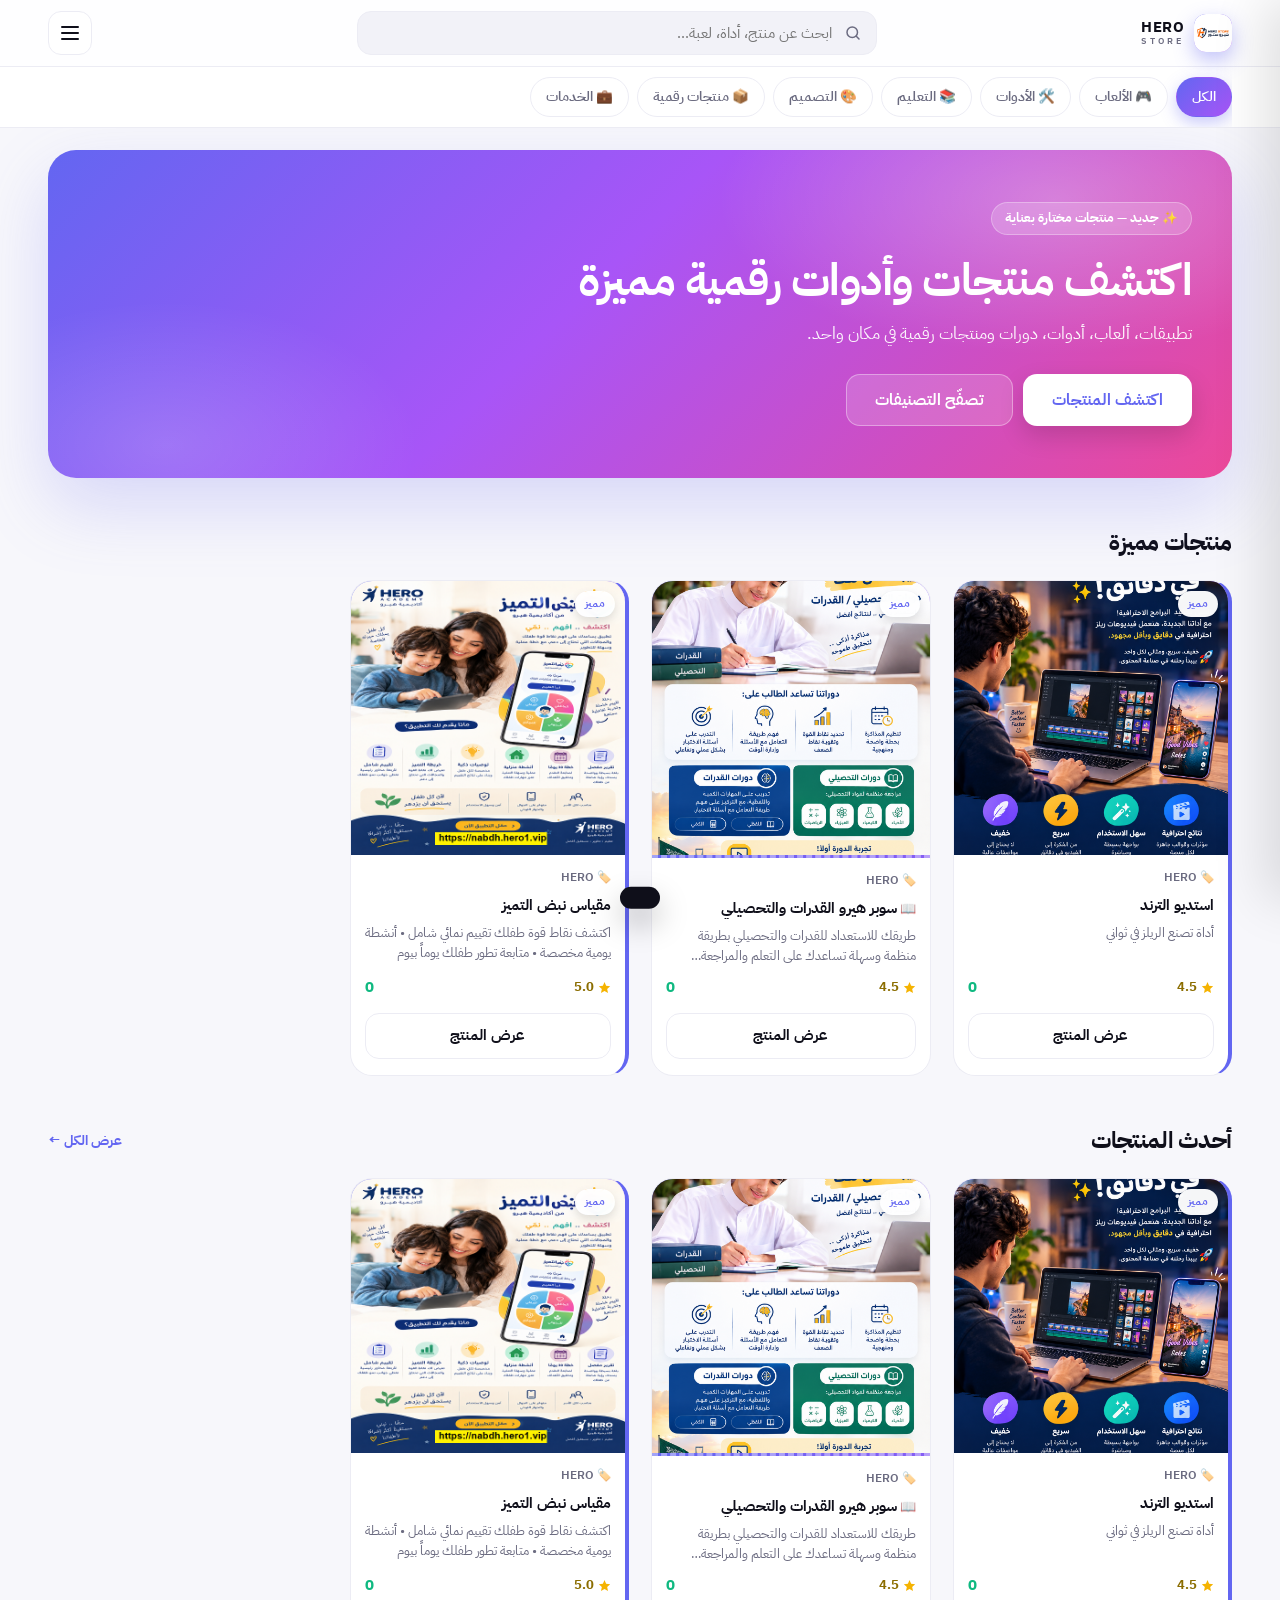
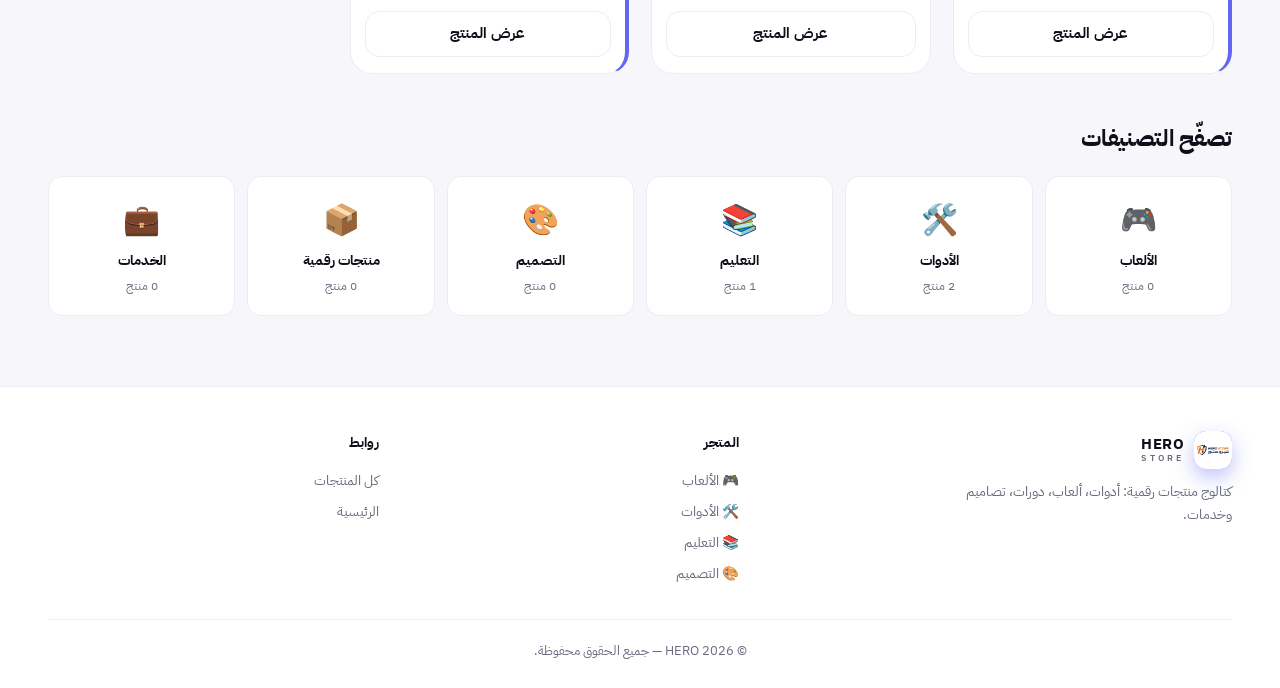
==== index.html @ 35ed9bbf "Update the word 'Hello' to 'Goodbye'" ====
<!DOCTYPE html>
<html lang="ar" dir="rtl">
<head>

<!-- Google tag (gtag.js) -->
<script async src="https://www.googletagmanager.com/gtag/js?id=G-EFXR4NFC0G"></script>
<script>
  window.dataLayer = window.dataLayer || [];
  function gtag(){dataLayer.push(arguments);}
  gtag('js', new Date());

  gtag('config', 'G-EFXR4NFC0G');
</script>
  
<meta charset="UTF-8">
<meta name="viewport" content="width=device-width, initial-scale=1">
<title>HERO Store — منتجات وأدوات رقمية</title>
<link href="https://fonts.googleapis.com/css2?family=IBM+Plex+Sans+Arabic:wght@400;500;600;700;800&display=swap" rel="stylesheet">
<style>
:root{
  --bg:#F7F7FB;--surface:#fff;--text:#0F0F1A;--muted:#6B6B80;--line:#ECECF4;
  --primary:#6366F1;--primary-2:#A855F7;--accent:#EC4899;--success:#10B981;
  --radius:22px;--radius-sm:14px;
  --shadow-sm:0 2px 10px rgba(15,15,26,.05);
  --shadow:0 12px 34px rgba(15,15,26,.09);
  --shadow-lg:0 28px 70px rgba(99,102,241,.22);
  --header-h:66px;
}
*,*::before,*::after{box-sizing:border-box}
html{scroll-behavior:smooth}
body{margin:0;font-family:'IBM Plex Sans Arabic',system-ui,sans-serif;background:var(--bg);color:var(--text);line-height:1.65;-webkit-font-smoothing:antialiased;min-height:100vh}
img{max-width:100%;display:block}
a{color:inherit;text-decoration:none}
button{font:inherit;cursor:pointer;border:0;background:none;color:inherit}
input,select,textarea{font:inherit;font-family:inherit}
.container{width:100%;max-width:1220px;margin-inline:auto;padding-inline:18px}
.muted{color:var(--muted)}
[hidden]{display:none !important}

/* ============ HEADER ============ */
.site-header{position:sticky;top:0;z-index:60;background:rgba(255,255,255,.85);backdrop-filter:saturate(180%) blur(18px);-webkit-backdrop-filter:saturate(180%) blur(18px);border-bottom:1px solid var(--line)}
.header-inner{height:var(--header-h);display:flex;align-items:center;gap:12px}
.brand{display:flex;align-items:center;gap:10px;flex-shrink:0;cursor:pointer}
.brand-mark{width:38px;height:38px;border-radius:12px;display:grid;place-items:center;background:linear-gradient(135deg,var(--primary),var(--primary-2));color:#fff;font-weight:800;font-size:18px;box-shadow:0 8px 20px rgba(99,102,241,.4);overflow:hidden}
.brand-mark img{width:100%;height:100%;object-fit:cover}
.brand-text{font-weight:800;font-size:15px;letter-spacing:.5px;line-height:1}
.brand-text small{display:block;font-size:9px;font-weight:600;color:var(--muted);letter-spacing:3px;margin-top:2px}
.search{flex:1;position:relative;max-width:520px;margin-inline:auto}
.search input{width:100%;height:44px;border-radius:14px;border:1px solid var(--line);background:#F2F2F8;padding:0 44px 0 16px;outline:none;font-size:14.5px;transition:.2s}
.search input:focus{background:#fff;border-color:var(--primary);box-shadow:0 0 0 4px rgba(99,102,241,.12)}
.search-icon{position:absolute;top:50%;right:15px;transform:translateY(-50%);color:var(--muted);pointer-events:none}
.menu-btn{width:44px;height:44px;border-radius:13px;border:1px solid var(--line);display:flex;flex-direction:column;align-items:center;justify-content:center;gap:4px;background:#fff;flex-shrink:0;transition:.2s}
.menu-btn span{width:18px;height:2px;background:var(--text);border-radius:2px;transition:.25s}
.menu-btn[aria-expanded="true"] span:nth-child(1){transform:translateY(6px) rotate(45deg)}
.menu-btn[aria-expanded="true"] span:nth-child(2){opacity:0}
.menu-btn[aria-expanded="true"] span:nth-child(3){transform:translateY(-6px) rotate(-45deg)}

/* ============ CATEGORY CHIPS ============ */
.cats{border-top:1px solid var(--line);background:rgba(255,255,255,.7)}
.cats-scroll{display:flex;gap:8px;overflow-x:auto;padding:10px 0;scrollbar-width:none;-ms-overflow-style:none}
.cats-scroll::-webkit-scrollbar{display:none}
.chip{flex-shrink:0;display:inline-flex;align-items:center;gap:6px;padding:8px 15px;border-radius:999px;font-size:13.5px;font-weight:600;border:1px solid var(--line);background:#fff;color:var(--muted);transition:.2s;white-space:nowrap}
.chip:hover{border-color:#d8d8ea;color:var(--text)}
.chip.active{background:linear-gradient(135deg,var(--primary),var(--primary-2));color:#fff;border-color:transparent;box-shadow:0 6px 16px rgba(99,102,241,.35)}

/* ============ HERO ============ */
.hero{position:relative;overflow:hidden;margin-top:22px;border-radius:28px;padding:52px 40px;background:linear-gradient(135deg,var(--primary) 0%,var(--primary-2) 45%,var(--accent) 100%);color:#fff;box-shadow:var(--shadow-lg)}
.hero.has-image{background-size:cover;background-position:center}
.hero.has-image::after{content:"";position:absolute;inset:0;background:linear-gradient(135deg,rgba(0,0,0,.55),rgba(0,0,0,.15));pointer-events:none}
.hero::before{content:"";position:absolute;inset:0;background:radial-gradient(560px 260px at 85% 15%,rgba(255,255,255,.28),transparent 60%),radial-gradient(420px 240px at 10% 90%,rgba(255,255,255,.16),transparent 60%);pointer-events:none}
.hero-inner{position:relative;max-width:640px;z-index:1}
.hero .badge{display:inline-flex;align-items:center;gap:6px;background:rgba(255,255,255,.18);border:1px solid rgba(255,255,255,.3);padding:5px 13px;border-radius:999px;font-size:12.5px;font-weight:700;backdrop-filter:blur(8px);margin-bottom:18px}
.hero h1{margin:0 0 12px;font-size:clamp(26px,4.2vw,44px);font-weight:800;line-height:1.25;letter-spacing:-.5px}
.hero p{margin:0 0 26px;font-size:clamp(14.5px,1.6vw,17px);opacity:.94;max-width:520px}
.hero-actions{display:flex;gap:10px;flex-wrap:wrap}

/* ============ BUTTONS ============ */
.btn{display:inline-flex;align-items:center;justify-content:center;gap:8px;height:46px;padding:0 22px;border-radius:14px;font-weight:700;font-size:14.5px;transition:.18s;white-space:nowrap;border:1px solid transparent;text-decoration:none}
.btn:active{transform:scale(.97)}
.btn-primary{background:linear-gradient(135deg,var(--primary),var(--primary-2));color:#fff;box-shadow:0 10px 24px rgba(99,102,241,.35)}
.btn-light{background:#fff;color:var(--primary);box-shadow:0 10px 24px rgba(0,0,0,.15)}
.btn-ghost{background:rgba(255,255,255,.16);color:#fff;border-color:rgba(255,255,255,.36)}
.btn-outline{background:#fff;border-color:var(--line);color:var(--text)}
.btn-lg{height:52px;padding:0 28px;font-size:15.5px}
.btn-block{width:100%}

/* ============ SECTIONS ============ */
.section{margin-top:46px}
.section-head{display:flex;align-items:center;justify-content:space-between;margin-bottom:18px;gap:12px}
.section-head h2{margin:0;font-size:clamp(18px,2.2vw,23px);font-weight:800;letter-spacing:-.3px}
.link-more{font-size:14px;font-weight:700;color:var(--primary);display:inline-flex;align-items:center;gap:5px;cursor:pointer}

/* ============ GRID ============ */
.grid{display:grid;gap:14px;grid-template-columns:repeat(2,1fr)}
@media(min-width:660px){.grid{grid-template-columns:repeat(3,1fr);gap:18px}}
@media(min-width:1000px){.grid{grid-template-columns:repeat(4,1fr);gap:22px}}

/* ============ CARD (BASE) ============ */
.card{background:var(--surface);border-radius:var(--radius);border:1px solid var(--line);overflow:hidden;display:flex;flex-direction:column;transition:transform .32s cubic-bezier(.2,.8,.2,1),box-shadow .32s,border-color .32s;position:relative;cursor:pointer}
.card:hover{transform:translateY(-6px);box-shadow:var(--shadow);border-color:#DFDFF0}
.card-media{position:relative;aspect-ratio:1/1;overflow:hidden;background:linear-gradient(135deg,var(--c1,#6366F1),var(--c2,#A855F7));display:grid;place-items:center}
.card-img{position:absolute;inset:0;width:100%;height:100%;object-fit:cover;z-index:1}
.card-emoji{font-size:52px;filter:drop-shadow(0 8px 18px rgba(0,0,0,.28));transition:transform .38s;z-index:0}
.card:hover .card-emoji{transform:scale(1.15) rotate(-6deg)}
.card-shine{position:absolute;inset:0;z-index:2;pointer-events:none;background:linear-gradient(120deg,transparent 30%,rgba(255,255,255,.35) 45%,transparent 60%);transform:translateX(-100%);transition:transform .8s}
.card:hover .card-shine{transform:translateX(100%)}
.card-badge{position:absolute;top:10px;right:10px;z-index:3;background:rgba(255,255,255,.96);color:var(--primary);font-size:11px;font-weight:800;padding:4px 10px;border-radius:999px;backdrop-filter:blur(6px);box-shadow:0 4px 10px rgba(0,0,0,.12)}
.card-badge.new{background:var(--accent);color:#fff}
.card-body{padding:14px 14px 16px;display:flex;flex-direction:column;flex:1;gap:7px}
.card-seller{font-size:11.5px;color:var(--muted);font-weight:600}
.card-title{font-size:15px;font-weight:800;margin:0;line-height:1.4;display:-webkit-box;-webkit-line-clamp:1;-webkit-box-orient:vertical;overflow:hidden}
.card-desc{font-size:12.8px;color:var(--muted);margin:0;line-height:1.55;display:-webkit-box;-webkit-line-clamp:2;-webkit-box-orient:vertical;overflow:hidden;flex:1}
.card-meta{display:flex;align-items:center;justify-content:space-between;gap:8px;margin-top:2px}
.rating{display:inline-flex;align-items:center;gap:4px;font-size:12.5px;font-weight:700;color:#8B6D00}
.rating svg{color:#F5B301}
.price{font-size:15px;font-weight:800;color:var(--primary)}
.price.free{color:var(--success)}

/* ============ CARD VARIANTS (حسب التصنيف) ============ */
/* 🎮 ألعاب: زوايا حادة + شكل مائل */
.card--games{border-radius:14px}
.card--games .card-media{transform:skewY(-2deg);margin:-6px -6px 0}
.card--games .card-body{transform:translateY(-4px)}
.card--games .card-title::before{content:"🎮 ";font-size:13px}

/* 🛠️ أدوات: شريط جانبي ملوّن */
.card--tools{border-inline-start:4px solid var(--primary)}

/* 📚 تعليم: خط متقطع أسفل الصورة */
.card--education .card-media{border-bottom:3px dashed rgba(255,255,255,.4)}
.card--education .card-title::before{content:"📖 ";font-size:13px}

/* 🎨 تصميم: زوايا دائرية كبيرة */
.card--design{border-radius:32px}
.card--design .card-media{border-radius:26px 26px 0 0}

/* 📦 منتجات رقمية: خطوط قطرية خفيفة */
.card--digital .card-media::before{content:"";position:absolute;inset:0;z-index:0;background:repeating-linear-gradient(45deg,rgba(255,255,255,.06) 0 12px,transparent 12px 24px)}

/* 💼 خدمات: إطار متقطع + شارة */
.card--services{border:2px dashed var(--line)}
.card--services:hover{border-color:var(--primary);border-style:solid}
.card--services .card-media::after{content:"✓ خدمة";position:absolute;top:10px;left:10px;z-index:3;background:rgba(255,255,255,.95);color:var(--success);font-size:10.5px;font-weight:800;padding:3px 9px;border-radius:999px}

/* ============ LOAD MORE ============ */
.load-more-wrap{grid-column:1/-1;text-align:center;margin-top:22px}
.load-more-wrap .remaining{font-size:12.5px;color:var(--muted);margin-top:10px}

/* ============ CATEGORY GRID ============ */
.cat-grid{display:grid;gap:12px;grid-template-columns:repeat(2,1fr)}
@media(min-width:660px){.cat-grid{grid-template-columns:repeat(3,1fr)}}
@media(min-width:1000px){.cat-grid{grid-template-columns:repeat(6,1fr)}}
.cat-card{background:#fff;border:1px solid var(--line);border-radius:var(--radius-sm);padding:18px 14px;display:flex;flex-direction:column;align-items:center;gap:6px;transition:.25s;text-align:center;cursor:pointer}
.cat-card:hover{transform:translateY(-4px);box-shadow:var(--shadow);border-color:#DFDFF0}
.cat-icon{font-size:30px}
.cat-name{font-size:13.5px;font-weight:700}
.cat-count{font-size:11.5px;color:var(--muted)}

/* ============ RESULTS ============ */
#results{padding-top:26px}
.results-head h2{margin:0 0 4px;font-size:clamp(20px,2.6vw,26px);font-weight:800}
.toolbar{display:flex;align-items:center;justify-content:space-between;gap:12px;flex-wrap:wrap;margin:14px 0 22px}
.field{display:inline-flex;align-items:center;gap:8px;font-size:13.5px;color:var(--muted)}
.field select{height:38px;border-radius:11px;border:1px solid var(--line);background:#fff;padding:0 12px;font-size:13.5px;font-weight:600;color:var(--text);outline:none;cursor:pointer}
.empty{text-align:center;padding:70px 20px;color:var(--muted)}
.empty .big{font-size:52px;margin-bottom:12px}
.empty h3{margin:0 0 6px;color:var(--text);font-size:19px}

/* ============ DRAWER ============ */
.overlay{position:fixed;inset:0;background:rgba(15,15,26,.45);opacity:0;pointer-events:none;transition:.3s;z-index:80;backdrop-filter:blur(2px)}
.overlay.show{opacity:1;pointer-events:auto}
.drawer{position:fixed;top:0;right:0;bottom:0;width:min(320px,86vw);background:#fff;z-index:90;transform:translateX(100%);transition:transform .34s cubic-bezier(.2,.8,.2,1);display:flex;flex-direction:column;box-shadow:-16px 0 50px rgba(0,0,0,.12)}
.drawer.open{transform:translateX(0)}
.drawer-head{display:flex;align-items:center;justify-content:space-between;padding:16px 18px;border-bottom:1px solid var(--line)}
.drawer-close{width:34px;height:34px;border-radius:10px;background:#F2F2F8;display:grid;place-items:center;font-size:15px}
.drawer-nav{padding:14px;display:flex;flex-direction:column;gap:2px;overflow-y:auto}
.drawer-nav a{padding:11px 14px;border-radius:11px;font-size:14.5px;font-weight:600;cursor:pointer}
.drawer-nav a:hover{background:#F2F2F8;color:var(--primary)}
.drawer-sep{padding:14px 14px 6px;font-size:11.5px;font-weight:800;color:var(--muted);letter-spacing:1.5px}

/* ============ PDP ============ */
.pdp{padding-top:22px}
.back-link{display:inline-flex;align-items:center;gap:6px;font-size:13.5px;font-weight:700;color:var(--muted);margin-bottom:20px;cursor:pointer}
.pdp-hero{display:grid;gap:26px;grid-template-columns:1fr;background:#fff;border:1px solid var(--line);border-radius:28px;padding:22px;box-shadow:var(--shadow-sm)}
@media(min-width:900px){.pdp-hero{grid-template-columns:1.05fr 1fr;padding:32px;gap:36px}}
.pdp-media{position:relative;border-radius:22px;overflow:hidden;aspect-ratio:4/3;background:linear-gradient(135deg,var(--c1,#6366F1),var(--c2,#A855F7));display:grid;place-items:center}
.pdp-media img{position:absolute;inset:0;width:100%;height:100%;object-fit:cover;z-index:1}
.pdp-emoji{font-size:120px;filter:drop-shadow(0 16px 34px rgba(0,0,0,.3))}
.pdp-info{display:flex;flex-direction:column;gap:14px;justify-content:center}
.pdp-cat{align-self:flex-start;font-size:12px;font-weight:800;padding:5px 12px;border-radius:999px;background:rgba(99,102,241,.1);color:var(--primary)}
.pdp-title{margin:0;font-size:clamp(24px,3.4vw,36px);font-weight:800;letter-spacing:-.6px;line-height:1.25}
.pdp-desc{margin:0;font-size:15.5px;color:var(--muted);line-height:1.8}
.pdp-price{font-size:30px;font-weight:800;color:var(--primary)}
.pdp-actions{display:flex;gap:10px;flex-wrap:wrap;margin-top:6px}
.pdp-trust{display:flex;gap:18px;flex-wrap:wrap;margin-top:10px;font-size:12.8px;color:var(--muted);font-weight:600}
.panel{background:#fff;border:1px solid var(--line);border-radius:22px;padding:26px;margin-top:20px}
.panel h3{margin:0 0 16px;font-size:19px;font-weight:800}
.features{display:grid;gap:12px;grid-template-columns:1fr}
@media(min-width:640px){.features{grid-template-columns:1fr 1fr}}
.feature{display:flex;gap:11px;align-items:flex-start;padding:14px;border-radius:14px;background:#F8F8FD}
.feature .tick{width:24px;height:24px;border-radius:50%;flex-shrink:0;background:linear-gradient(135deg,var(--primary),var(--primary-2));color:#fff;display:grid;place-items:center;font-size:12px;font-weight:800}
.feature b{display:block;font-size:14.5px;margin-bottom:2px}
.feature p{margin:0;font-size:13px;color:var(--muted);line-height:1.6}
.seller-box{display:flex;align-items:center;gap:14px;flex-wrap:wrap}
.seller-avatar{width:52px;height:52px;border-radius:16px;display:grid;place-items:center;background:linear-gradient(135deg,var(--primary),var(--primary-2));color:#fff;font-weight:800;font-size:22px}
.faq details{border-bottom:1px solid var(--line);padding:14px 0}
.faq details:last-child{border-bottom:0}
.faq summary{font-weight:700;font-size:14.5px;cursor:pointer;list-style:none;display:flex;justify-content:space-between;gap:10px}
.faq summary::-webkit-details-marker{display:none}
.faq summary::after{content:"+";color:var(--primary);font-weight:800;font-size:18px;transition:.2s}
.faq details[open] summary::after{transform:rotate(45deg)}
.faq p{margin:10px 0 0;font-size:13.5px;color:var(--muted);line-height:1.8}
.custom-landing{background:#fff;border:1px solid var(--line);border-radius:22px;padding:26px;margin-top:20px;line-height:1.9}
.custom-landing img{border-radius:14px;margin:14px 0}

/* ============ FOOTER ============ */
.site-footer{margin-top:70px;border-top:1px solid var(--line);background:#fff;padding:44px 0 26px}
.footer-grid{display:grid;gap:30px;grid-template-columns:1fr}
@media(min-width:640px){.footer-grid{grid-template-columns:1.4fr 1fr 1fr}}
.footer-grid h4{margin:0 0 12px;font-size:14px;font-weight:800}
.footer-grid a{display:block;font-size:13.8px;color:var(--muted);padding:4px 0;cursor:pointer}
.footer-grid a:hover{color:var(--primary)}
.footer-bottom{margin-top:30px;padding-top:20px;border-top:1px solid var(--line);font-size:13px;color:var(--muted);text-align:center}
.social-row{display:flex;gap:10px;flex-wrap:wrap;margin-top:14px}
.social-row a{width:38px;height:38px;border-radius:11px;display:grid;place-items:center;background:#F2F2F8;font-size:16px;transition:.2s}
.social-row a:hover{background:var(--primary);color:#fff}

/* ============ TOAST ============ */
.toast{position:fixed;bottom:22px;left:50%;transform:translate(-50%,140%);background:var(--text);color:#fff;padding:11px 20px;border-radius:12px;font-size:13.5px;font-weight:600;z-index:120;transition:transform .35s;box-shadow:0 14px 30px rgba(0,0,0,.25);max-width:90vw;text-align:center}
.toast.show{transform:translate(-50%,0)}
</style>
</head>
<body>

<header class="site-header">
  <div class="container header-inner">
    <div class="brand" onclick="HERO.goHome()">
      <span class="brand-mark" id="brand-mark">H</span>
      <span class="brand-text" dir="ltr"><span id="brand-name">HERO</span><small id="brand-tag">STORE</small></span>
    </div>
    <form class="search" onsubmit="return false;">
      <svg class="search-icon" width="18" height="18" viewBox="0 0 24 24" fill="none" stroke="currentColor" stroke-width="2" stroke-linecap="round"><circle cx="11" cy="11" r="7"/><path d="M20 20l-3.6-3.6"/></svg>
      <input id="search-input" type="search" placeholder="ابحث عن منتج، أداة، لعبة..." autocomplete="off">
    </form>
    <button class="menu-btn" id="menu-btn" aria-label="القائمة"><span></span><span></span><span></span></button>
  </div>
  <div class="cats"><div class="container"><div class="cats-scroll" id="chips"></div></div></div>
</header>

<div class="overlay" id="overlay"></div>
<aside class="drawer" id="drawer">
  <div class="drawer-head">
    <span class="brand-text" dir="ltr"><span id="drawer-brand">HERO</span><small>STORE</small></span>
    <button class="drawer-close" id="drawer-close">✕</button>
  </div>
  <nav class="drawer-nav">
    <a onclick="HERO.goHome()">الرئيسية</a>
    <a onclick="HERO.goAll()">كل المنتجات</a>
    <div class="drawer-sep">التصنيفات</div>
    <div id="drawer-cats"></div>
  </nav>
</aside>

<main>
  <div class="container">

    <section id="home">
      <div class="hero" id="hero-box">
        <div class="hero-inner">
          <span class="badge" id="hero-badge"></span>
          <h1 id="hero-title"></h1>
          <p id="hero-sub"></p>
          <div class="hero-actions">
            <button class="btn btn-light btn-lg" onclick="HERO.goAll()" id="hero-cta">اكتشف المنتجات</button>
            <button class="btn btn-ghost btn-lg" onclick="document.getElementById('cats-section').scrollIntoView({behavior:'smooth'})" id="hero-cta-2">تصفّح التصنيفات</button>
          </div>
        </div>
      </div>
      <section class="section" id="featured-section">
        <div class="section-head"><h2 id="featured-title">منتجات مميزة</h2></div>
        <div class="grid" id="featured-grid"></div>
      </section>
      <section class="section" id="latest-section">
        <div class="section-head"><h2 id="latest-title">أحدث المنتجات</h2><span class="link-more" onclick="HERO.goAll()">عرض الكل ←</span></div>
        <div class="grid" id="latest-grid"></div>
      </section>
      <section class="section" id="cats-section">
        <div class="section-head"><h2 id="cats-title">تصفّح التصنيفات</h2></div>
        <div class="cat-grid" id="cat-grid"></div>
      </section>
    </section>

    <section id="results" hidden>
      <div class="results-head"><h2 id="results-title"></h2></div>
      <div class="toolbar">
        <span id="results-count" class="muted"></span>
        <label class="field"><span>ترتيب حسب</span>
          <select id="sort-select">
            <option value="featured">المميزة أولًا</option>
            <option value="newest">الأحدث</option>
            <option value="rating">الأعلى تقييمًا</option>
            <option value="price-asc">السعر: من الأقل</option>
            <option value="price-desc">السعر: من الأعلى</option>
          </select>
        </label>
      </div>
      <div class="grid" id="results-grid"></div>
    </section>

    <section id="pdp" hidden><div class="pdp" id="pdp-root"></div></section>

  </div>
</main>

<footer class="site-footer">
  <div class="container">
    <div class="footer-grid">
      <div>
        <div class="brand" style="margin-bottom:12px" onclick="HERO.goHome()">
          <span class="brand-mark" id="footer-brand-mark">H</span>
          <span class="brand-text" dir="ltr"><span id="footer-brand-name">HERO</span><small>STORE</small></span>
        </div>
        <p class="muted" style="margin:0;font-size:13.5px;max-width:300px" id="footer-about"></p>
        <div class="social-row" id="footer-social"></div>
      </div>
      <div>
        <h4>المتجر</h4>
        <div id="footer-cats"></div>
      </div>
      <div>
        <h4>روابط</h4>
        <div id="footer-links"></div>
      </div>
    </div>
    <div class="footer-bottom" id="footer-copyright"></div>
  </div>
</footer>

<div class="toast" id="toast"></div>

<script src="data.js"></script>
<script>
(function(){
'use strict';

function $(s,c){ return (c||document).querySelector(s); }
function $$(s,c){ return Array.prototype.slice.call((c||document).querySelectorAll(s)); }
function escapeHtml(s){ return String(s==null?'':s).replace(/[&<>"']/g,function(m){return ({'&':'&amp;','<':'&lt;','>':'&gt;','"':'&quot;',"'":'&#39;'})[m];}); }
function toast(msg){ var t=$('#toast'); if(!t)return; t.textContent=msg; t.classList.add('show'); clearTimeout(t._id); t._id=setTimeout(function(){t.classList.remove('show');},2400); }

var FALLBACK = {
  categories: [],
  products: [],
  settings: {
    storeName:'HERO', storeTag:'STORE', logoEmoji:'H', logoImage:'',
    heroTitle:'اكتشف منتجات وأدوات رقمية مميزة',
    heroSub:'تطبيقات، ألعاب، أدوات، دورات ومنتجات رقمية في مكان واحد.',
    heroBadge:'✨ جديد — منتجات مختارة بعناية',
    heroCta:'اكتشف المنتجات', heroCta2:'تصفّح التصنيفات',
    heroImage:'',
    primaryColor:'#6366F1', secondaryColor:'#A855F7', accentColor:'#EC4899',
    featuredTitle:'منتجات مميزة', latestTitle:'أحدث المنتجات', catsTitle:'تصفّح التصنيفات',
    showFeatured:true, showLatest:true, showCats:true,
    footerAbout:'كتالوج منتجات رقمية: أدوات، ألعاب، دورات، تصاميم وخدمات.',
    footerCopyright:'© 2026 HERO — جميع الحقوق محفوظة.',
    social:{ twitter:'', instagram:'', youtube:'', tiktok:'', facebook:'', whatsapp:'', email:'', website:'' },
    metaTitle:'', metaDescription:''
  },
  analytics:{ GA4_ID:'', GTM_ID:'', ADS_ID:'', ADS_CONVERSION_LABEL:'' }
};

var D = window.HERO_DATA || {};
var STATE = {
  categories: D.categories || [],
  products: D.products || [],
  settings: Object.assign({}, FALLBACK.settings, D.settings || {}),
  analytics: Object.assign({}, FALLBACK.analytics, D.analytics || {})
};

/* ============================================================
   PAGINATION CONFIG
   ============================================================ */
var PAGING = {
  featured: 8,     /* عدد المنتجات المميزة في الصفحة الرئيسية */
  latest:   8,     /* عدد أحدث المنتجات */
  results:  24,    /* عدد نتائج البحث / التصنيف */
  step:     12     /* عدد المنتجات المضافة عند كل "عرض المزيد" */
};

/* Apply theme colors + meta */
(function applyTheme(){
  var s = STATE.settings;
  var r = document.documentElement.style;
  if (s.primaryColor)   r.setProperty('--primary', s.primaryColor);
  if (s.secondaryColor) r.setProperty('--primary-2', s.secondaryColor);
  if (s.accentColor)    r.setProperty('--accent', s.accentColor);
  if (s.metaTitle) document.title = s.metaTitle;
  else if (s.storeName) document.title = s.storeName + ' Store';
  if (s.metaDescription){
    var m = document.querySelector('meta[name="description"]') || document.createElement('meta');
    m.setAttribute('name','description'); m.setAttribute('content', s.metaDescription);
    if (!m.parentNode) document.head.appendChild(m);
  }
})();

/* Analytics */
var A = STATE.analytics;
window.dataLayer = window.dataLayer || [];
function gtag(){ window.dataLayer.push(arguments); }
window.gtag = window.gtag || gtag;
if (A.GTM_ID){
  (function(w,d,s,l,i){w[l]=w[l]||[];w[l].push({'gtm.start':new Date().getTime(),event:'gtm.js'});
    var f=d.getElementsByTagName(s)[0],j=d.createElement(s);j.async=true;
    j.src='https://www.googletagmanager.com/gtm.js?id='+i;f.parentNode.insertBefore(j,f);})(window,document,'script','dataLayer',A.GTM_ID);
}
if (A.GA4_ID || A.ADS_ID){
  var s = document.createElement('script'); s.async = true;
  s.src = 'https://www.googletagmanager.com/gtag/js?id=' + (A.GA4_ID||A.ADS_ID);
  document.head.appendChild(s);
  if (A.GA4_ID){ gtag('js', new Date()); gtag('config', A.GA4_ID, {send_page_view:false}); }
  if (A.ADS_ID) gtag('config', A.ADS_ID);
}
function track(n,p){ p=p||{}; window.dataLayer.push(Object.assign({event:n},p)); if (A.GA4_ID) gtag('event',n,p); }
function gaItem(p){ return {item_id:p.id,item_name:p.name,item_category:p.category,item_brand:p.seller||'',price:p.priceValue||0,currency:'USD'}; }
var TRACK = {
  pageView: function(){ track('page_view',{page_title:document.title,page_location:location.href}); },
  viewItemList: function(n,items){ track('view_item_list',{item_list_name:n,items:items.map(gaItem)}); },
  viewItem: function(p){ track('view_item',{value:p.priceValue||0,currency:'USD',items:[gaItem(p)]}); },
  selectItem: function(p,l){ track('select_item',{item_list_name:l,items:[gaItem(p)]}); },
  search: function(t,c){ track('search',{search_term:t,results_count:c}); },
  clickBuy: function(p,u){
    track('click_buy',{value:p.priceValue||0,currency:'USD',items:[gaItem(p)],outbound_url:u||''});
    if (A.ADS_ID && A.ADS_CONVERSION_LABEL) gtag('event','conversion',{send_to:A.ADS_ID+'/'+A.ADS_CONVERSION_LABEL,value:p.priceValue||0,currency:'USD',transaction_id:p.id+'-'+Date.now()});
  },
  viewSeller: function(p){ track('view_seller',{seller:p.seller,items:[gaItem(p)]}); }
};

function catOf(id){ for(var i=0;i<STATE.categories.length;i++) if(STATE.categories[i].id===id) return STATE.categories[i]; return {id:id,name:id,icon:'📦'}; }
function starRow(r){ var f=Math.round(r),s=''; for(var i=0;i<5;i++) s+=(i<f?'★':'☆'); return s; }

function applyBrand(){
  var s = STATE.settings;
  $('#brand-name').textContent = s.storeName || 'HERO';
  $('#brand-tag').textContent = s.storeTag || 'STORE';
  $('#drawer-brand').textContent = s.storeName || 'HERO';
  $('#footer-brand-name').textContent = s.storeName || 'HERO';
  var mark = $('#brand-mark'), fm = $('#footer-brand-mark');
  if (s.logoImage){ mark.innerHTML = '<img src="'+escapeHtml(s.logoImage)+'" alt="">'; fm.innerHTML = '<img src="'+escapeHtml(s.logoImage)+'" alt="">'; }
  else { mark.textContent = s.logoEmoji || 'H'; fm.textContent = s.logoEmoji || 'H'; }
  $('#hero-badge').textContent = s.heroBadge || '';
  $('#hero-title').textContent = s.heroTitle || '';
  $('#hero-sub').textContent = s.heroSub || '';
  $('#hero-cta').textContent = s.heroCta || 'اكتشف المنتجات';
  $('#hero-cta-2').textContent = s.heroCta2 || 'تصفّح التصنيفات';
  $('#featured-title').textContent = s.featuredTitle || 'منتجات مميزة';
  $('#latest-title').textContent = s.latestTitle || 'أحدث المنتجات';
  $('#cats-title').textContent = s.catsTitle || 'تصفّح التصنيفات';
  $('#footer-about').textContent = s.footerAbout || '';
  $('#footer-copyright').textContent = s.footerCopyright || '';
  if (s.heroImage){ var h = $('#hero-box'); h.style.backgroundImage='url('+s.heroImage+')'; h.classList.add('has-image'); }
  $('#featured-section').hidden = s.showFeatured === false;
  $('#latest-section').hidden = s.showLatest === false;
  $('#cats-section').hidden = s.showCats === false;
  // social
  var soc = s.social || {};
  var icons = { twitter:'𝕏', instagram:'📷', youtube:'▶️', tiktok:'🎵', facebook:'f', whatsapp:'💬', email:'✉️', website:'🔗' };
  var html = '';
  Object.keys(icons).forEach(function(k){
    if (soc[k]){
      var url = (k==='email') ? ('mailto:'+soc[k]) : soc[k];
      html += '<a href="'+escapeHtml(url)+'" target="_blank" rel="noopener" title="'+k+'">'+icons[k]+'</a>';
    }
  });
  $('#footer-social').innerHTML = html;
  // footer cats
  $('#footer-cats').innerHTML = STATE.categories.slice(0,4).map(function(c){
    return '<a onclick="HERO.goCat(\''+escapeHtml(c.id)+'\')">'+c.icon+' '+escapeHtml(c.name)+'</a>';
  }).join('');
  $('#footer-links').innerHTML = '<a onclick="HERO.goAll()">كل المنتجات</a><a onclick="HERO.goHome()">الرئيسية</a>';
}

/* ============================================================
   CARD HTML — يدعم الأنماط حسب التصنيف + إصلاح تكرار الصورة
   ============================================================ */
function cardHTML(p, listName){
  var badge = p.new ? '<span class="card-badge new">جديد</span>'
            : (p.featured ? '<span class="card-badge">مميز</span>' : '');
  var priceCls = (p.priceValue===0) ? 'price free' : 'price';

  /* ✅ عرض صورة أو إيموجي — وليس الاثنين */
  var visual = p.image
    ? '<img class="card-img" src="'+escapeHtml(p.image)+'" alt="" loading="lazy" onerror="this.remove()">'
    : '<span class="card-emoji">'+(p.emoji||'📦')+'</span>';

  /* نمط البطاقة حسب التصنيف */
  var variant = {
    'games':            'card--games',
    'tools':            'card--tools',
    'education':        'card--education',
    'design':           'card--design',
    'digital-products': 'card--digital',
    'services':         'card--services'
  }[p.category] || 'card--default';

  return '<article class="card '+variant+'" data-id="'+escapeHtml(p.id)+'" onclick="HERO.openProduct(\''+escapeHtml(p.id)+'\',\''+(listName||'catalog')+'\')">'+
    '<div class="card-media" style="--c1:'+(p.c1||'#6366F1')+';--c2:'+(p.c2||'#A855F7')+'">'+
      badge + visual + '<div class="card-shine"></div>'+
    '</div>'+
    '<div class="card-body">'+
      '<span class="card-seller">🏷️ '+escapeHtml(p.seller||'')+'</span>'+
      '<h3 class="card-title">'+escapeHtml(p.name)+'</h3>'+
      '<p class="card-desc">'+escapeHtml(p.description)+'</p>'+
      '<div class="card-meta">'+
        '<span class="rating"><svg width="13" height="13" viewBox="0 0 24 24" fill="currentColor"><path d="M12 2l3 6.9 7.5.8-5.6 5 1.6 7.3L12 18.3 5.5 22l1.6-7.3-5.6-5 7.5-.8z"/></svg>'+Number(p.rating||0).toFixed(1)+'</span>'+
        '<span class="'+priceCls+'">'+escapeHtml(p.price)+'</span>'+
      '</div>'+
      '<button class="btn btn-outline btn-block" style="margin-top:6px" onclick="event.stopPropagation();HERO.openProduct(\''+escapeHtml(p.id)+'\',\''+(listName||'catalog')+'\')">عرض المنتج</button>'+
    '</div>'+
  '</article>';
}

function emptyBlock(m){ return '<div class="empty" style="grid-column:1/-1"><div class="big">📦</div><h3>'+m+'</h3></div>'; }

/* ============================================================
   PAGINATED GRID RENDERER
   ============================================================ */
function renderGrid(containerId, list, listName, shown){
  var box = document.getElementById(containerId);
  if (!box) return;
  var slice = list.slice(0, shown);
  var html = slice.map(function(p){ return cardHTML(p, listName); }).join('');
  var remaining = list.length - shown;
  if (remaining > 0){
    html += '<div class="load-more-wrap">'+
      '<button class="btn btn-outline btn-lg" onclick="HERO.loadMore(\''+containerId+'\',\''+listName+'\')">عرض المزيد</button>'+
      '<div class="remaining">'+remaining+' منتج متبقٍ</div>'+
    '</div>';
  }
  box.innerHTML = html || emptyBlock('لا توجد منتجات');
  box._list = list;
  box._shown = shown;
  box._listName = listName;
}

function loadMore(containerId, listName){
  var box = document.getElementById(containerId);
  if (!box || !box._list) return;
  var newShown = (box._shown || 0) + PAGING.step;
  renderGrid(containerId, box._list, listName, newShown);
  /* تمرير سلس إلى الزر الجديد إن وُجد */
  setTimeout(function(){
    var btn = box.querySelector('.load-more-wrap .btn');
    if (btn) btn.scrollIntoView({behavior:'smooth', block:'center'});
  }, 100);
}

/* ============================================================
   RENDER FUNCTIONS
   ============================================================ */
function renderChips(active){
  var box = $('#chips'); if (!box) return;
  var h = '<button class="chip'+(!active?' active':'')+'" data-cat="">الكل</button>';
  STATE.categories.forEach(function(c){ h += '<button class="chip" data-cat="'+escapeHtml(c.id)+'">'+c.icon+' '+escapeHtml(c.name)+'</button>'; });
  box.innerHTML = h;
  /* تحديد النشط */
  if (active){
    var btn = box.querySelector('.chip[data-cat="'+active+'"]');
    if (btn) btn.classList.add('active');
  }
}
function renderDrawerCats(){
  $('#drawer-cats').innerHTML = STATE.categories.map(function(c){
    return '<a onclick="HERO.goCat(\''+escapeHtml(c.id)+'\')">'+c.icon+' '+escapeHtml(c.name)+'</a>';
  }).join('');
}
function renderCatGrid(){
  $('#cat-grid').innerHTML = STATE.categories.map(function(c){
    var n = STATE.products.filter(function(p){return p.category===c.id;}).length;
    return '<div class="cat-card" onclick="HERO.goCat(\''+escapeHtml(c.id)+'\')"><span class="cat-icon">'+c.icon+'</span><span class="cat-name">'+escapeHtml(c.name)+'</span><span class="cat-count">'+n+' منتج</span></div>';
  }).join('') || emptyBlock('لا توجد تصنيفات');
}

function renderHome(){
  var featured = STATE.products.filter(function(p){return p.featured;});
  var latest = STATE.products.slice().sort(function(a,b){return (b.new?1:0)-(a.new?1:0);});

  renderGrid('featured-grid', featured, 'featured_products', PAGING.featured);
  renderGrid('latest-grid', latest, 'latest_products', PAGING.latest);

  TRACK.viewItemList('featured_products', featured.slice(0, PAGING.featured));
  TRACK.viewItemList('latest_products', latest.slice(0, PAGING.latest));
}

/* ============================================================
   VIEWS
   ============================================================ */
function showView(n){ ['home','results','pdp'].forEach(function(v){ var el=document.getElementById(v); if(el) el.hidden = (v!==n); }); window.scrollTo({top:0,behavior:'auto'}); }
function goHome(){ showView('home'); renderChips(''); if (location.hash!=='#/') history.replaceState(null,'','#/'); }
function goAll(){ location.hash = '#/all'; }
function goCat(id){ location.hash = '#/category/'+id; }
function goProduct(id){ location.hash = '#/product/'+id; }

function showResults(o){
  o = o||{};
  var term = (o.term||'').trim(), cat = o.category||'', sort = o.sort||'featured';
  var list = STATE.products.filter(function(p){
    if (cat && p.category!==cat) return false;
    if (!term) return true;
    var t = term.toLowerCase();
    return (p.name+' '+p.description+' '+p.category+' '+(p.tags||[]).join(' ')+' '+(p.seller||'')).toLowerCase().indexOf(t)!==-1;
  });
  if (sort==='newest') list.sort(function(a,b){return (b.new?1:0)-(a.new?1:0);});
  if (sort==='rating') list.sort(function(a,b){return b.rating-a.rating;});
  if (sort==='price-asc') list.sort(function(a,b){return a.priceValue-b.priceValue;});
  if (sort==='price-desc') list.sort(function(a,b){return b.priceValue-a.priceValue;});
  if (sort==='featured') list.sort(function(a,b){return (b.featured?1:0)-(a.featured?1:0);});

  showView('results');
  $('#results-title').textContent = term ? 'نتائج البحث عن: '+term : (cat ? catOf(cat).icon+' '+catOf(cat).name : 'كل المنتجات');
  $('#results-count').textContent = 'وجدنا '+list.length+' منتج';

  var listName = cat ? ('category_'+cat) : 'search_results';
  if (list.length){
    renderGrid('results-grid', list, listName, PAGING.results);
  } else {
    $('#results-grid').innerHTML = '<div class="empty" style="grid-column:1/-1"><div class="big">🔍</div><h3>لا توجد نتائج</h3></div>';
  }

  if (term) TRACK.search(term, list.length);
  TRACK.viewItemList(listName, list.slice(0, PAGING.results));
  renderChips(cat);
}

/* ============================================================
   PRODUCT PAGE — إصلاح تكرار الصورة + الإيموجي
   ============================================================ */
function showProduct(id){
  var p = STATE.products.filter(function(x){return x.id===id;})[0];
  if (!p){ toast('المنتج غير موجود'); goHome(); return; }
  if (p.landingUrl){ window.open(p.landingUrl,'_blank','noopener'); return; }
  showView('pdp');
  document.title = p.name + ' — ' + (STATE.settings.storeName||'Store');

  var features = (p.features && p.features.length ? p.features : [
    ['سهل الاستخدام','واجهة بسيطة تناسب الجميع.'],
    ['تحديثات مستمرة','تحسينات دورية بدون تكلفة إضافية.'],
    ['دعم فني','مساعدة مباشرة عند الحاجة.'],
    ['جودة احترافية','محتوى وأدوات بمستوى احترافي.']
  ]).map(function(f){ return '<div class="feature"><span class="tick">✓</span><div><b>'+escapeHtml(f[0])+'</b><p>'+escapeHtml(f[1])+'</p></div></div>'; }).join('');

  var faq = (p.faq && p.faq.length ? p.faq : [
    ['ما هو هذا المنتج؟', p.description],
    ['هل أحتاج خبرة سابقة؟','لا، المنتج مناسب للجميع.'],
    ['كيف أحصل عليه؟','اضغط على "ابدأ الآن".']
  ]).map(function(q){ return '<details><summary>'+escapeHtml(q[0])+'</summary><p>'+escapeHtml(q[1])+'</p></details>'; }).join('');

  /* ✅ الصورة أو الإيموجي — وليس الاثنين */
  var visual = p.image
    ? '<img src="'+escapeHtml(p.image)+'" alt="" onerror="this.remove()">'
    : '<span class="pdp-emoji">'+(p.emoji||'📦')+'</span>';

  var custom = p.landingHtml ? '<div class="custom-landing">'+p.landingHtml+'</div>' : '';

  $('#pdp-root').innerHTML = ''+
    '<span class="back-link" onclick="HERO.goHome()">← العودة للمنتجات</span>'+
    '<div class="pdp-hero">'+
      '<div class="pdp-media" style="--c1:'+(p.c1||'#6366F1')+';--c2:'+(p.c2||'#A855F7')+'">'+visual+'</div>'+
      '<div class="pdp-info">'+
        '<span class="pdp-cat">'+catOf(p.category).icon+' '+escapeHtml(catOf(p.category).name)+'</span>'+
        '<h1 class="pdp-title">'+escapeHtml(p.name)+'</h1>'+
        '<div class="rating" style="font-size:14px">'+starRow(p.rating)+' '+Number(p.rating).toFixed(1)+' <span class="muted">('+(p.reviews||0)+' تقييم)</span></div>'+
        '<p class="pdp-desc">'+escapeHtml(p.description)+'</p>'+
        '<div class="pdp-price">'+escapeHtml(p.price)+'</div>'+
        '<div class="pdp-actions"><button class="btn btn-primary btn-lg" id="pdp-buy" style="flex:1;min-width:180px">'+(p.ctaText||'ابدأ الآن')+'</button>'+
        '<button class="btn btn-outline btn-lg" id="pdp-share">مشاركة</button></div>'+
        '<div class="pdp-trust"><span>⚡ وصول فوري</span><span>🔒 دفع آمن</span><span>↩️ دعم</span></div>'+
      '</div>'+
    '</div>'+
    custom+
    '<div class="panel"><h3>لماذا هذا المنتج؟</h3><div class="features">'+features+'</div></div>'+
    '<div class="panel"><h3>عن التاجر</h3><div class="seller-box">'+
      '<div class="seller-avatar">'+escapeHtml((p.seller||'H').charAt(0))+'</div>'+
      '<div style="flex:1;min-width:160px"><b style="font-size:15px">'+escapeHtml(p.seller||'')+'</b></div>'+
    '</div></div>'+
    '<div class="panel faq"><h3>الأسئلة الشائعة</h3>'+faq+'</div>'+
    '<div class="panel" style="text-align:center"><h3>جاهز للبدء؟</h3>'+
      '<p class="muted" style="margin:0 0 16px">احصل على '+escapeHtml(p.name)+' الآن.</p>'+
      '<button class="btn btn-primary btn-lg" id="pdp-buy-2">'+(p.ctaText||'ابدأ الآن')+'</button></div>';

  function buy(){
    TRACK.clickBuy(p, p.buyUrl||'');
    if (p.buyUrl){ toast('جاري تحويلك...'); setTimeout(function(){window.open(p.buyUrl,'_blank','noopener');},450); }
    else toast('لم يُضف رابط شراء لهذا المنتج');
  }
  ['pdp-buy','pdp-buy-2'].forEach(function(i){ var e=document.getElementById(i); if(e) e.addEventListener('click', buy); });
  var sh = $('#pdp-share');
  if (sh) sh.addEventListener('click', function(){
    if (navigator.share) navigator.share({title:p.name, url:location.href});
    else if (navigator.clipboard){ navigator.clipboard.writeText(location.href); toast('تم نسخ الرابط'); }
  });
  TRACK.viewItem(p);
}

/* ============================================================
   ROUTER
   ============================================================ */
function route(){
  var h = location.hash || '#/';
  if (h.indexOf('#/product/')===0){ showProduct(h.substring('#/product/'.length)); return; }
  if (h.indexOf('#/category/')===0){ showResults({category:h.substring('#/category/'.length)}); return; }
  if (h === '#/all'){ showResults({}); return; }
  goHome();
}

/* ============================================================
   BIND UI
   ============================================================ */
function bindUI(){
  var mb=$('#menu-btn'), dr=$('#drawer'), ov=$('#overlay'), cb=$('#drawer-close');
  function op(){ dr.classList.add('open'); ov.classList.add('show'); mb.setAttribute('aria-expanded','true'); }
  function cl(){ dr.classList.remove('open'); ov.classList.remove('show'); mb.setAttribute('aria-expanded','false'); }
  mb.addEventListener('click', function(){ dr.classList.contains('open')?cl():op(); });
  ov.addEventListener('click', cl); cb.addEventListener('click', cl);
  $$('.drawer-nav a').forEach(function(a){ a.addEventListener('click', cl); });

  document.addEventListener('click', function(e){
    var c = e.target.closest('.chip');
    if (!c) return;
    var id = c.getAttribute('data-cat');
    if (!id) goAll(); else goCat(id);
  });

  var inp=$('#search-input'), t;
  inp.addEventListener('input', function(){
    clearTimeout(t);
    t = setTimeout(function(){
      var v = inp.value.trim();
      if (!v){ goHome(); return; }
      showResults({term:v});
    }, 260);
  });

  $('#sort-select').addEventListener('change', function(){
    var c = location.hash.indexOf('#/category/')===0 ? location.hash.substring('#/category/'.length) : '';
    showResults({category:c, term:'', sort:this.value});
  });
}

/* ============================================================
   INIT
   ============================================================ */
function init(){
  applyBrand();
  renderChips('');
  renderDrawerCats();
  renderHome();
  renderCatGrid();
  bindUI();
  route();
  window.addEventListener('hashchange', route);
  TRACK.pageView();
}

/* ============================================================
   PUBLIC API
   ============================================================ */
window.HERO = {
  goHome: goHome,
  goAll: goAll,
  goCat: goCat,
  goProduct: goProduct,
  loadMore: loadMore,
  openProduct: function(id, list){
    var p = STATE.products.filter(function(x){return x.id===id;})[0];
    if (p) TRACK.selectItem(p, list||'catalog');
    goProduct(id);
  }
};

if (document.readyState === 'loading') document.addEventListener('DOMContentLoaded', init);
else init();

})();
</script>
</body>
</html>
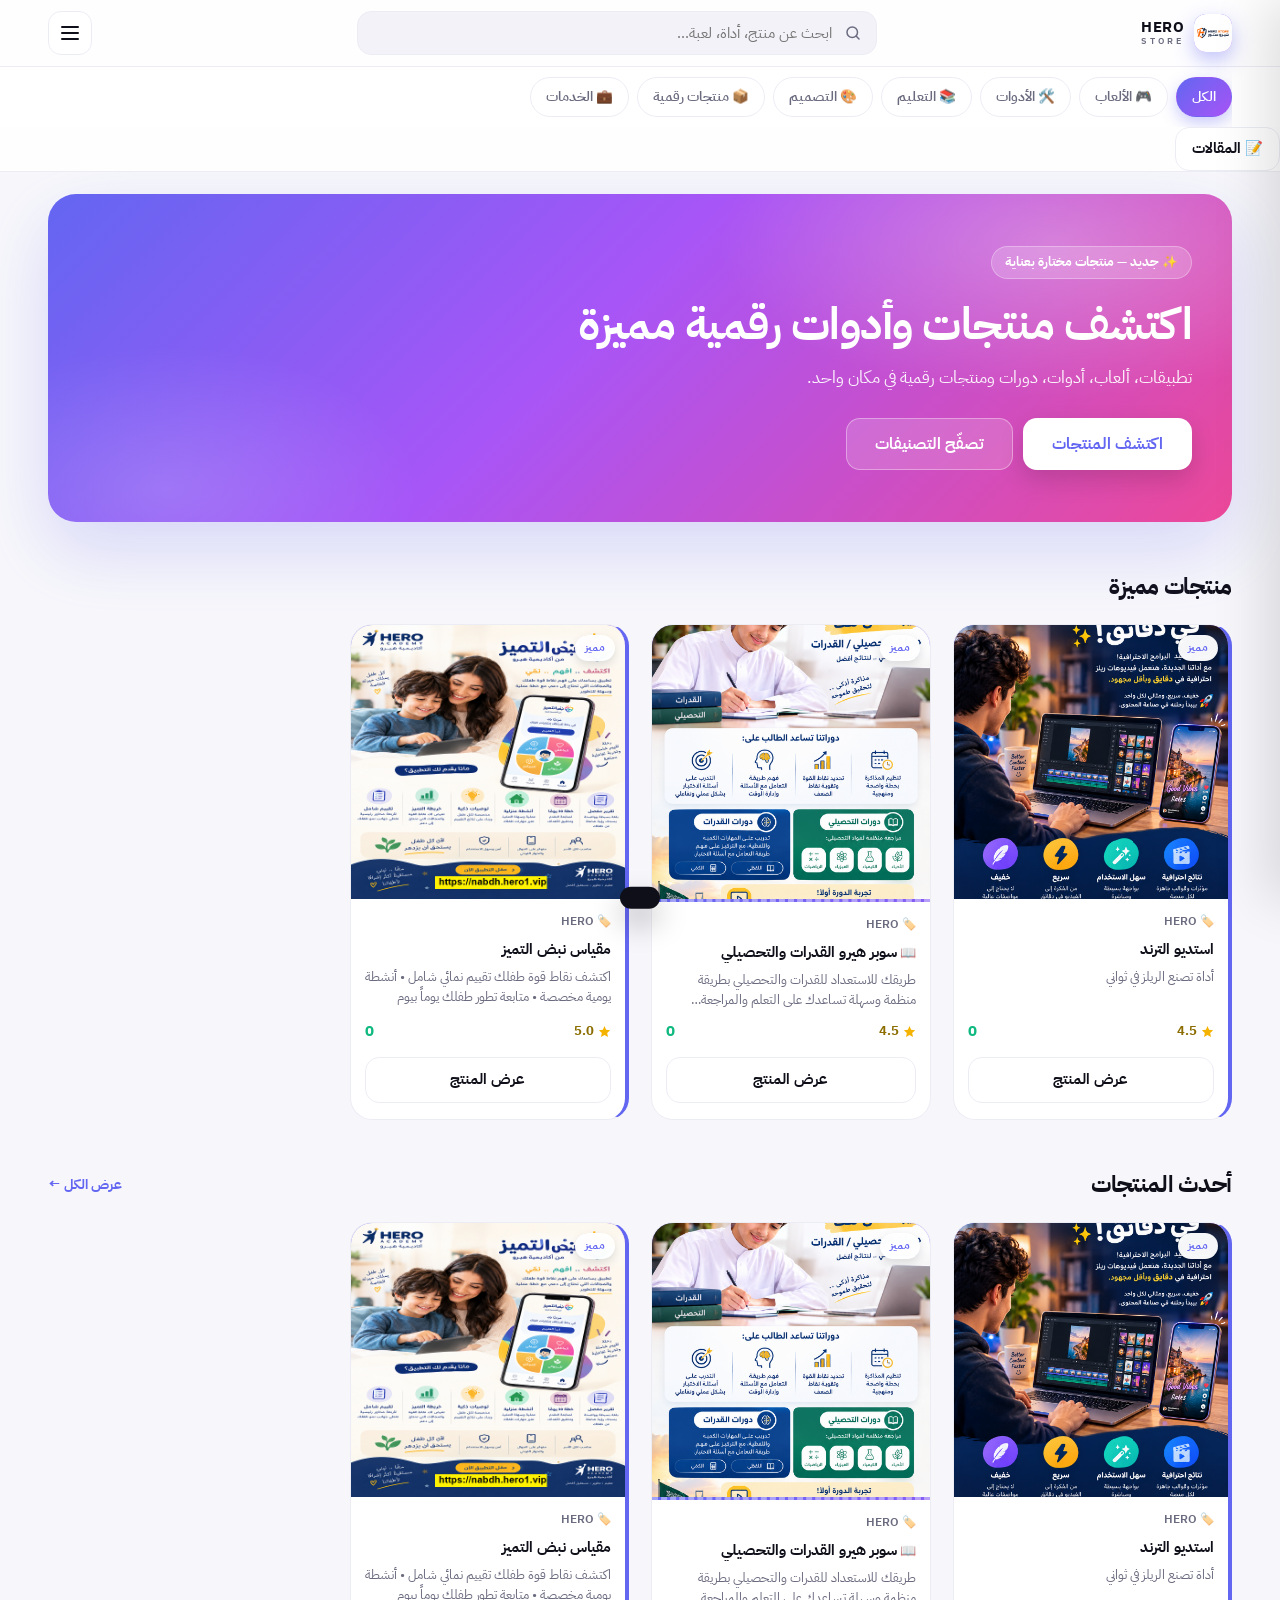
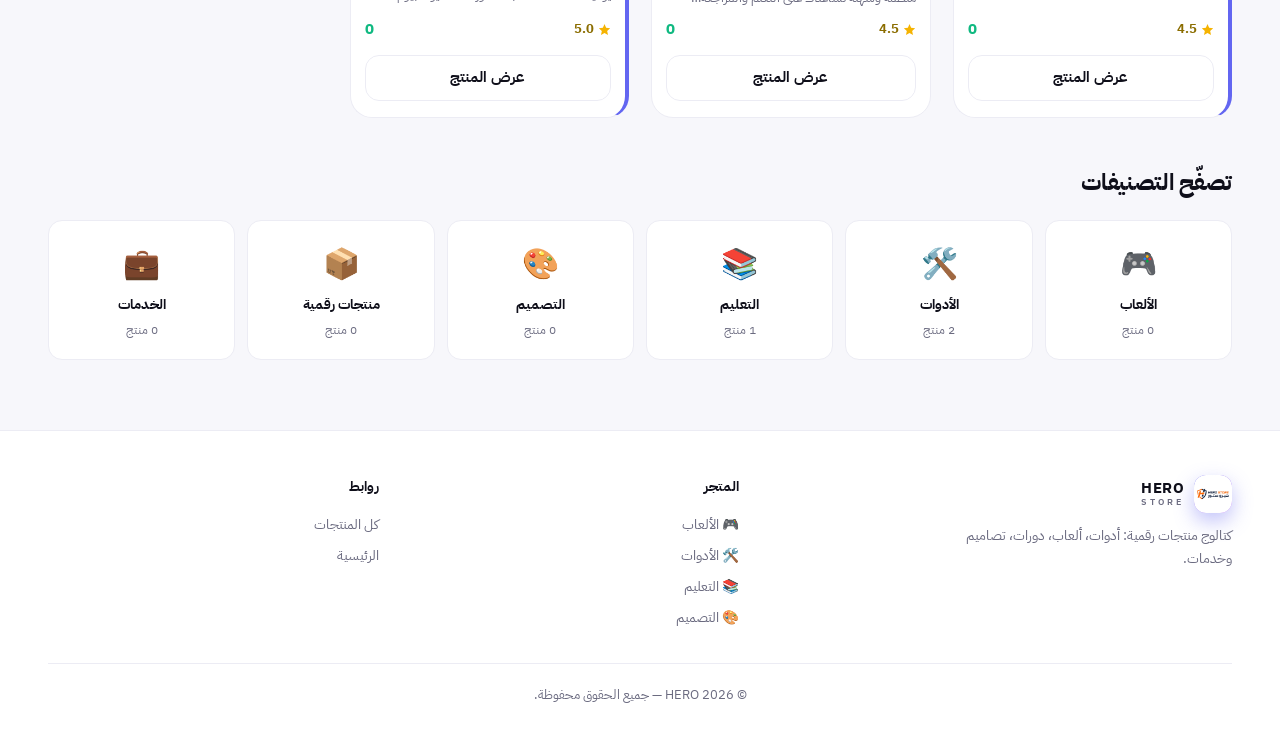
==== commit c62e9064: "Change greeting from 'Hello' to 'Goodbye'" ====
--- a/index.html
+++ b/index.html
@@ -228,6 +228,41 @@
 /* ============ TOAST ============ */
 .toast{position:fixed;bottom:22px;left:50%;transform:translate(-50%,140%);background:var(--text);color:#fff;padding:11px 20px;border-radius:12px;font-size:13.5px;font-weight:600;z-index:120;transition:transform .35s;box-shadow:0 14px 30px rgba(0,0,0,.25);max-width:90vw;text-align:center}
 .toast.show{transform:translate(-50%,0)}
+/* ============ ARTICLES ============ */
+.articles-hero{background:linear-gradient(135deg,var(--primary) 0%,var(--primary-2) 100%);color:#fff;padding:48px 40px;border-radius:28px;margin-top:22px;text-align:center;box-shadow:var(--shadow-lg)}
+.articles-hero h1{margin:0 0 10px;font-size:clamp(24px,3.5vw,36px);font-weight:800}
+.articles-hero p{margin:0;opacity:.94;font-size:15px}
+
+.article-card{background:#fff;border:1px solid var(--line);border-radius:20px;overflow:hidden;transition:.3s;cursor:pointer;display:flex;flex-direction:column}
+.article-card:hover{transform:translateY(-5px);box-shadow:var(--shadow);border-color:#DFDFF0}
+.article-cover{aspect-ratio:16/9;background:linear-gradient(135deg,var(--c1,#6366F1),var(--c2,#A855F7));display:grid;place-items:center;font-size:52px;position:relative;overflow:hidden}
+.article-cover img{position:absolute;inset:0;width:100%;height:100%;object-fit:cover}
+.article-body{padding:18px;display:flex;flex-direction:column;gap:8px;flex:1}
+.article-meta{font-size:11.5px;color:var(--muted);font-weight:600;display:flex;gap:10px;align-items:center}
+.article-meta .dot{width:3px;height:3px;border-radius:50%;background:var(--muted)}
+.article-title{font-size:17px;font-weight:800;margin:0;line-height:1.4;display:-webkit-box;-webkit-line-clamp:2;-webkit-box-orient:vertical;overflow:hidden}
+.article-excerpt{font-size:13px;color:var(--muted);line-height:1.7;display:-webkit-box;-webkit-line-clamp:3;-webkit-box-orient:vertical;overflow:hidden;flex:1}
+.article-read{font-size:13px;font-weight:700;color:var(--primary);display:inline-flex;align-items:center;gap:5px;margin-top:4px}
+
+.article-page{padding-top:22px;max-width:760px;margin-inline:auto}
+.article-page-cover{aspect-ratio:16/9;border-radius:22px;background:linear-gradient(135deg,var(--c1,#6366F1),var(--c2,#A855F7));display:grid;place-items:center;font-size:80px;overflow:hidden;position:relative;margin-bottom:24px}
+.article-page-cover img{position:absolute;inset:0;width:100%;height:100%;object-fit:cover}
+.article-page-title{font-size:clamp(24px,3.5vw,34px);font-weight:800;margin:0 0 12px;line-height:1.3}
+.article-page-meta{display:flex;gap:14px;flex-wrap:wrap;font-size:13px;color:var(--muted);font-weight:600;margin-bottom:22px;padding-bottom:18px;border-bottom:1px solid var(--line)}
+.article-content{font-size:16px;line-height:1.95;color:var(--text)}
+.article-content h2{font-size:22px;font-weight:800;margin:32px 0 12px;line-height:1.4}
+.article-content h3{font-size:18px;font-weight:800;margin:24px 0 10px}
+.article-content p{margin:0 0 16px}
+.article-content ul,.article-content ol{padding-inline-start:24px;margin:0 0 16px}
+.article-content li{margin-bottom:8px}
+.article-content img{border-radius:14px;margin:18px 0;max-width:100%}
+.article-content blockquote{border-inline-start:4px solid var(--primary);padding:12px 18px;background:#F8F8FD;border-radius:8px;margin:18px 0;font-style:italic}
+.article-content code{background:#F2F2F8;padding:2px 7px;border-radius:5px;font-size:14px;font-family:ui-monospace,monospace;direction:ltr;display:inline-block}
+.article-content pre{background:#1A1A2A;color:#F5F5FA;padding:18px;border-radius:14px;overflow-x:auto;direction:ltr;text-align:left;margin:18px 0}
+.article-content pre code{background:transparent;color:inherit;padding:0}
+.article-tags{display:flex;gap:8px;flex-wrap:wrap;margin-top:32px;padding-top:20px;border-top:1px solid var(--line)}
+.article-tag{padding:5px 12px;border-radius:999px;background:#F2F2F8;font-size:12.5px;font-weight:600;cursor:pointer;transition:.2s}
+.article-tag:hover{background:var(--primary);color:#fff}
 </style>
 </head>
 <body>
@@ -245,6 +280,8 @@
     <button class="menu-btn" id="menu-btn" aria-label="القائمة"><span></span><span></span><span></span></button>
   </div>
   <div class="cats"><div class="container"><div class="cats-scroll" id="chips"></div></div></div>
+  <!-- داخل header-inner، بعد الـ search -->
+<a class="btn btn-outline" onclick="HERO.goArticles()" style="height:44px;padding:0 16px">📝 المقالات</a>
 </header>
 
 <div class="overlay" id="overlay"></div>
@@ -306,8 +343,23 @@
       </div>
       <div class="grid" id="results-grid"></div>
     </section>
-
-    <section id="pdp" hidden><div class="pdp" id="pdp-root"></div></section>
+    <section id="articles" hidden>
+  <div class="articles-hero">
+    <h1 id="articles-title">📝 المقالات</h1>
+    <p id="articles-sub">نصائح، شروحات، وأفكار مفيدة</p>
+  </div>
+  <div style="display:flex;gap:10px;flex-wrap:wrap;margin:24px 0 18px;align-items:center">
+    <input type="search" id="article-search" placeholder="🔍 ابحث في المقالات..." style="flex:1;min-width:220px;height:44px;padding:0 16px;border-radius:12px;border:1px solid var(--line);background:#fff;font-size:14px;outline:none">
+    <span class="muted" id="articles-count"></span>
+  </div>
+  <div class="grid" id="articles-grid" style="grid-template-columns:repeat(2,1fr)"></div>
+</section>
+
+<section id="article" hidden>
+  <div class="article-page" id="article-root"></div>
+</section>
+    
+<section id="pdp" hidden><div class="pdp" id="pdp-root"></div></section>
 
   </div>
 </main>
@@ -710,6 +762,8 @@
   if (h.indexOf('#/category/')===0){ showResults({category:h.substring('#/category/'.length)}); return; }
   if (h === '#/all'){ showResults({}); return; }
   goHome();
+  if (h.indexOf('#/article/')===0){ showArticle(h.substring('#/article/'.length)); return; }
+  if (h === '#/articles'){ showArticles(); return; }
 }
 
 /* ============================================================
@@ -760,7 +814,78 @@
   window.addEventListener('hashchange', route);
   TRACK.pageView();
 }
-
+/* ============================================================
+   ARTICLES MODULE
+   ============================================================ */
+var ARTICLES_STATE = window.HERO_ARTICLES || { articles: [] };
+
+function renderArticleCard(a){
+  var cover = a.image
+    ? '<img src="'+escapeHtml(a.image)+'" alt="" loading="lazy" onerror="this.remove()">'
+    : '<span>'+(a.emoji||'📄')+'</span>';
+  var date = a.date ? new Date(a.date).toLocaleDateString('ar-EG', {year:'numeric',month:'long',day:'numeric'}) : '';
+  var readTime = a.readTime || Math.max(1, Math.round((a.content||'').split(/\s+/).length / 200));
+  return '<article class="article-card" onclick="HERO.openArticle(\''+escapeHtml(a.id)+'\')">'+
+    '<div class="article-cover" style="--c1:'+(a.c1||'#6366F1')+';--c2:'+(a.c2||'#A855F7')+'">'+cover+'</div>'+
+    '<div class="article-body">'+
+      '<div class="article-meta">'+(date?'<span>'+date+'</span><span class="dot"></span>':'')+'<span>'+readTime+' دقائق قراءة</span></div>'+
+      '<h3 class="article-title">'+escapeHtml(a.title)+'</h3>'+
+      '<p class="article-excerpt">'+escapeHtml(a.excerpt||a.content||'').slice(0,160)+'</p>'+
+      '<span class="article-read">اقرأ المزيد ←</span>'+
+    '</div></article>';
+}
+
+function renderArticlesGrid(filter){
+  var list = ARTICLES_STATE.articles.slice().sort(function(a,b){ return (b.date||'').localeCompare(a.date||''); });
+  if (filter){
+    var t = filter.toLowerCase();
+    list = list.filter(function(a){ return (a.title+' '+(a.excerpt||'')+' '+(a.tags||[]).join(' ')).toLowerCase().indexOf(t)!==-1; });
+  }
+  var grid = $('#articles-grid');
+  var count = $('#articles-count');
+  if (count) count.textContent = list.length ? list.length+' مقال' : '';
+  if (!list.length){
+    grid.innerHTML = '<div class="empty" style="grid-column:1/-1"><div class="big">📝</div><h3>لا توجد مقالات</h3></div>';
+    return;
+  }
+  grid.innerHTML = list.map(renderArticleCard).join('');
+}
+
+function showArticles(){
+  ['home','results','pdp','articles','article'].forEach(function(v){
+    var el = document.getElementById(v); if (el) el.hidden = (v!=='articles');
+  });
+  window.scrollTo({top:0,behavior:'auto'});
+  renderArticlesGrid();
+  var inp = $('#article-search');
+  if (inp){ inp.value=''; inp.oninput = function(){ renderArticlesGrid(this.value.trim()); }; }
+}
+
+function showArticle(id){
+  var a = ARTICLES_STATE.articles.filter(function(x){ return x.id===id; })[0];
+  if (!a){ toast('المقال غير موجود'); showArticles(); return; }
+  ['home','results','pdp','articles','article'].forEach(function(v){
+    var el = document.getElementById(v); if (el) el.hidden = (v!=='article');
+  });
+  window.scrollTo({top:0,behavior:'auto'});
+  document.title = a.title + ' — ' + (STATE.settings.storeName||'Store');
+  var cover = a.image
+    ? '<img src="'+escapeHtml(a.image)+'" alt="" onerror="this.remove()">'
+    : '<span>'+(a.emoji||'📄')+'</span>';
+  var date = a.date ? new Date(a.date).toLocaleDateString('ar-EG', {year:'numeric',month:'long',day:'numeric'}) : '';
+  var tags = (a.tags||[]).map(function(t){ return '<span class="article-tag">#'+escapeHtml(t)+'</span>'; }).join('');
+  $('#article-root').innerHTML = ''+
+    '<span class="back-link" onclick="HERO.goArticles()">← العودة للمقالات</span>'+
+    '<div class="article-page-cover" style="--c1:'+(a.c1||'#6366F1')+';--c2:'+(a.c2||'#A855F7')+'">'+cover+'</div>'+
+    '<h1 class="article-page-title">'+escapeHtml(a.title)+'</h1>'+
+    '<div class="article-page-meta">'+
+      (date?'<span>📅 '+date+'</span>':'')+
+      (a.author?'<span>✍️ '+escapeHtml(a.author)+'</span>':'')+
+      '<span>⏱️ '+(a.readTime||Math.max(1,Math.round((a.content||'').split(/\s+/).length/200)))+' دقائق</span>'+
+    '</div>'+
+    '<div class="article-content">'+(a.content||'')+'</div>'+
+    (tags?'<div class="article-tags">'+tags+'</div>':'');
+}
 /* ============================================================
    PUBLIC API
    ============================================================ */
@@ -770,6 +895,8 @@
   goCat: goCat,
   goProduct: goProduct,
   loadMore: loadMore,
+  goArticles: showArticles,
+  openArticle: showArticle,
   openProduct: function(id, list){
     var p = STATE.products.filter(function(x){return x.id===id;})[0];
     if (p) TRACK.selectItem(p, list||'catalog');
@@ -782,5 +909,6 @@
 
 })();
 </script>
+<script src="articles.js"></script>
 </body>
 </html>
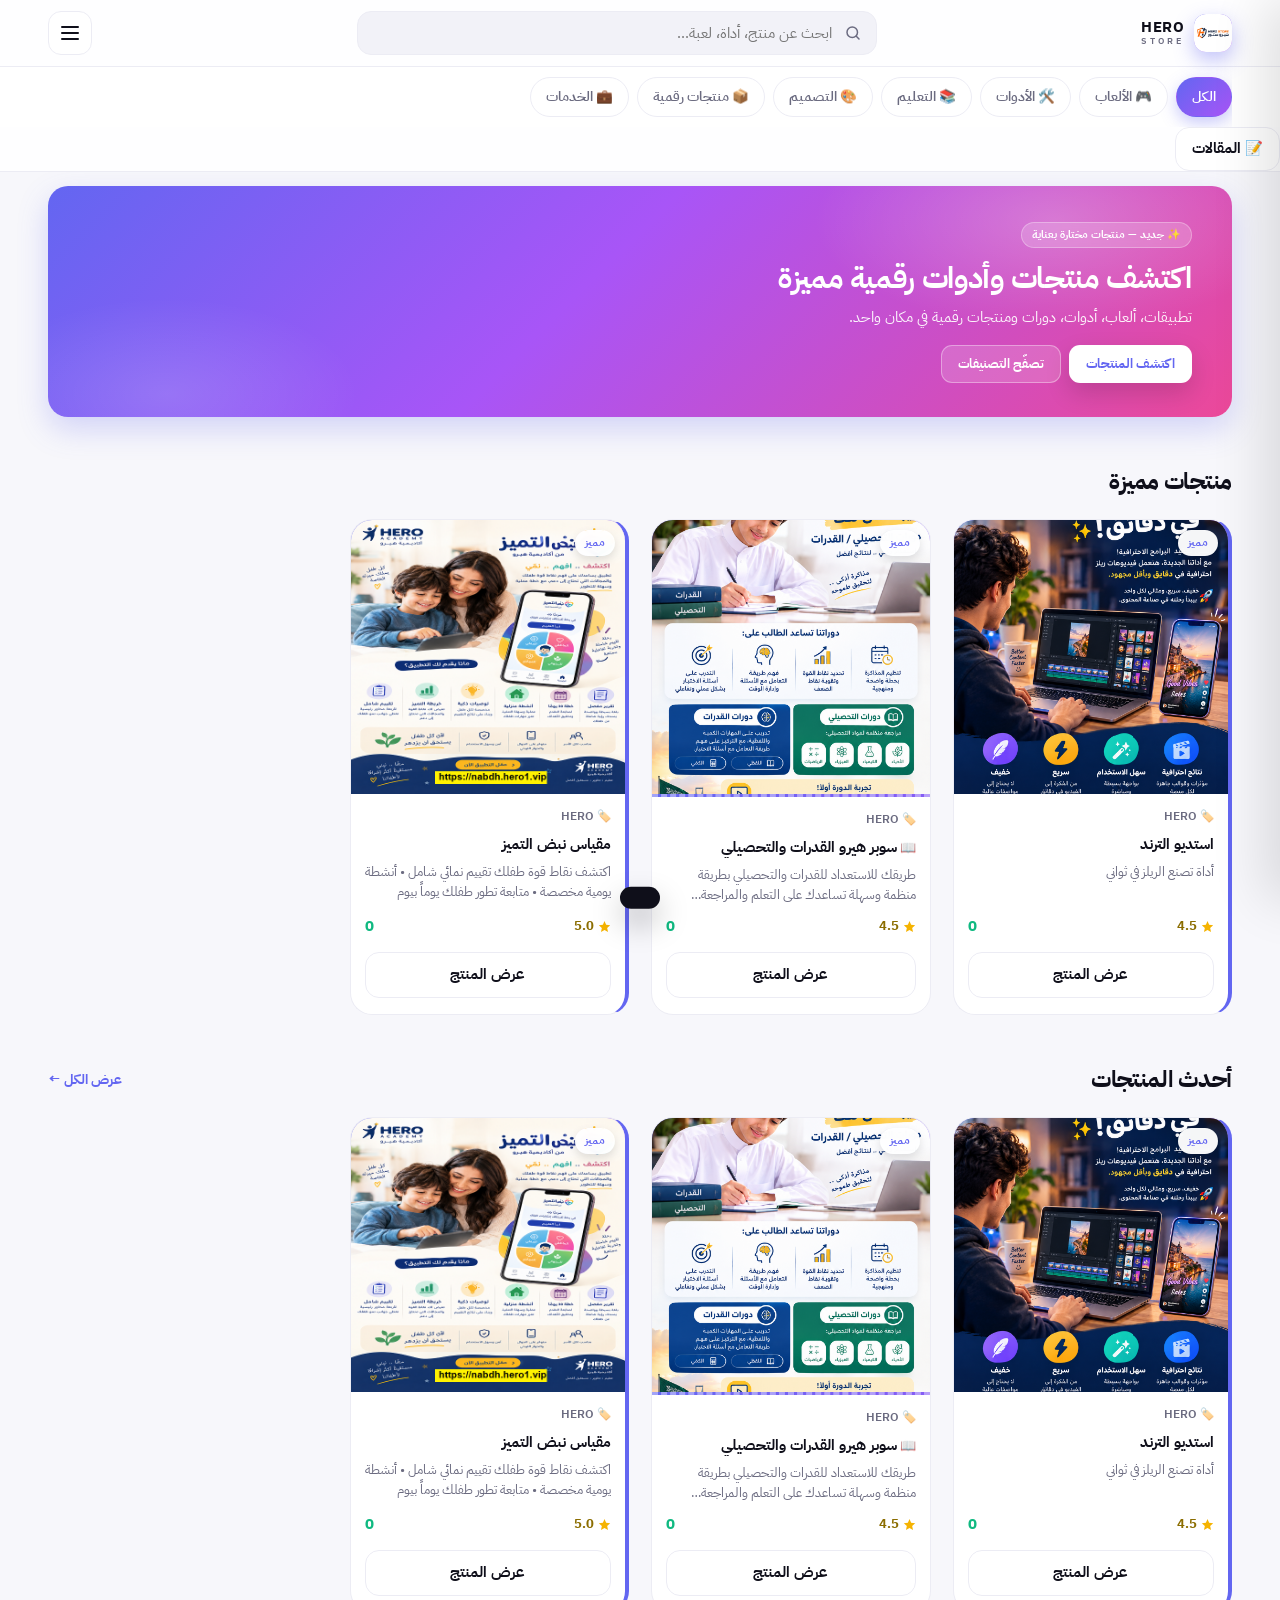
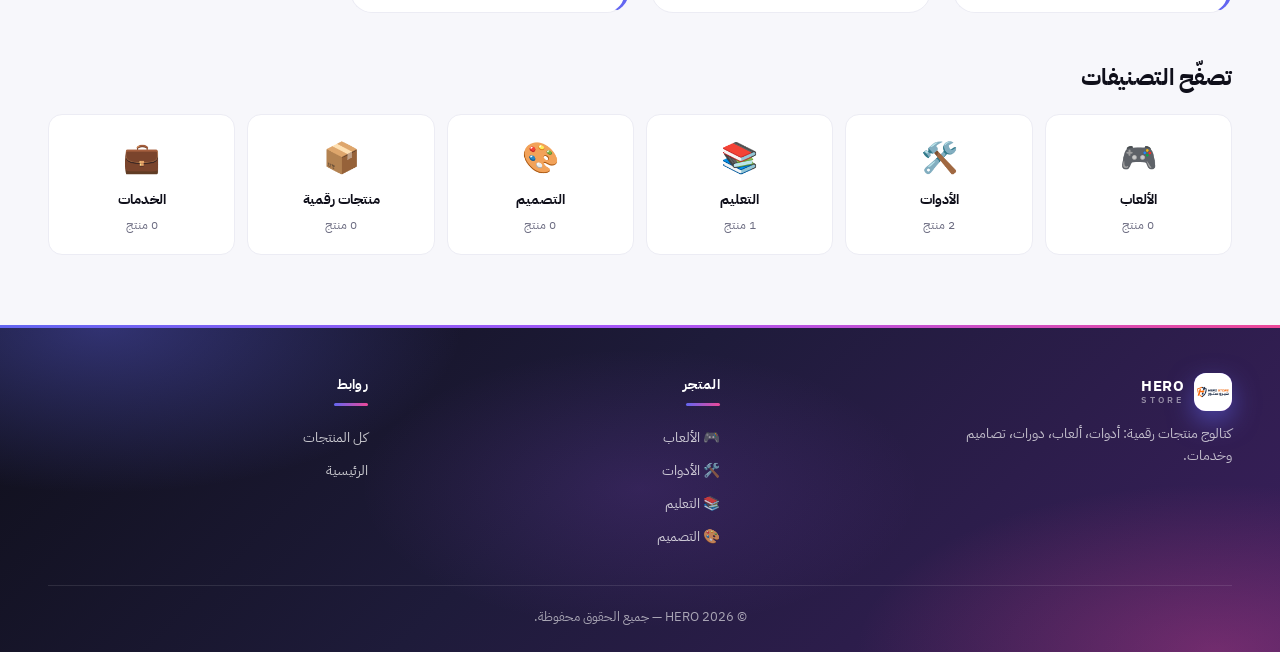
==== commit ad63f398: "Update print statement from 'Hello' to 'Goodbye'" ====
--- a/index.html
+++ b/index.html
@@ -64,15 +64,17 @@
 .chip.active{background:linear-gradient(135deg,var(--primary),var(--primary-2));color:#fff;border-color:transparent;box-shadow:0 6px 16px rgba(99,102,241,.35)}
 
 /* ============ HERO ============ */
-.hero{position:relative;overflow:hidden;margin-top:22px;border-radius:28px;padding:52px 40px;background:linear-gradient(135deg,var(--primary) 0%,var(--primary-2) 45%,var(--accent) 100%);color:#fff;box-shadow:var(--shadow-lg)}
+.hero{position:relative;overflow:hidden;margin-top:14px;border-radius:20px;padding:26px 24px;background:linear-gradient(135deg,var(--primary) 0%,var(--primary-2) 45%,var(--accent) 100%);color:#fff;box-shadow:0 12px 30px rgba(99,102,241,.25)}
 .hero.has-image{background-size:cover;background-position:center}
 .hero.has-image::after{content:"";position:absolute;inset:0;background:linear-gradient(135deg,rgba(0,0,0,.55),rgba(0,0,0,.15));pointer-events:none}
-.hero::before{content:"";position:absolute;inset:0;background:radial-gradient(560px 260px at 85% 15%,rgba(255,255,255,.28),transparent 60%),radial-gradient(420px 240px at 10% 90%,rgba(255,255,255,.16),transparent 60%);pointer-events:none}
+.hero::before{content:"";position:absolute;inset:0;background:radial-gradient(400px 180px at 85% 15%,rgba(255,255,255,.24),transparent 60%),radial-gradient(320px 160px at 10% 90%,rgba(255,255,255,.14),transparent 60%);pointer-events:none}
 .hero-inner{position:relative;max-width:640px;z-index:1}
-.hero .badge{display:inline-flex;align-items:center;gap:6px;background:rgba(255,255,255,.18);border:1px solid rgba(255,255,255,.3);padding:5px 13px;border-radius:999px;font-size:12.5px;font-weight:700;backdrop-filter:blur(8px);margin-bottom:18px}
-.hero h1{margin:0 0 12px;font-size:clamp(26px,4.2vw,44px);font-weight:800;line-height:1.25;letter-spacing:-.5px}
-.hero p{margin:0 0 26px;font-size:clamp(14.5px,1.6vw,17px);opacity:.94;max-width:520px}
-.hero-actions{display:flex;gap:10px;flex-wrap:wrap}
+.hero .badge{display:inline-flex;align-items:center;gap:5px;background:rgba(255,255,255,.18);border:1px solid rgba(255,255,255,.3);padding:3px 10px;border-radius:999px;font-size:11px;font-weight:700;backdrop-filter:blur(8px);margin-bottom:10px}
+.hero h1{margin:0 0 6px;font-size:clamp(18px,2.4vw,26px);font-weight:800;line-height:1.35;letter-spacing:-.3px}
+.hero p{margin:0 0 16px;font-size:clamp(12.5px,1.3vw,14.5px);opacity:.94;max-width:520px;line-height:1.6}
+.hero-actions{display:flex;gap:8px;flex-wrap:wrap}
+.hero-actions .btn{height:38px;padding:0 16px;font-size:13px;border-radius:11px}
+@media(min-width:900px){.hero{padding:34px 40px}.hero h1{font-size:30px}.hero p{font-size:15px}}
 
 /* ============ BUTTONS ============ */
 .btn{display:inline-flex;align-items:center;justify-content:center;gap:8px;height:46px;padding:0 22px;border-radius:14px;font-weight:700;font-size:14.5px;transition:.18s;white-space:nowrap;border:1px solid transparent;text-decoration:none}
@@ -214,16 +216,63 @@
 .custom-landing img{border-radius:14px;margin:14px 0}
 
 /* ============ FOOTER ============ */
-.site-footer{margin-top:70px;border-top:1px solid var(--line);background:#fff;padding:44px 0 26px}
-.footer-grid{display:grid;gap:30px;grid-template-columns:1fr}
-@media(min-width:640px){.footer-grid{grid-template-columns:1.4fr 1fr 1fr}}
-.footer-grid h4{margin:0 0 12px;font-size:14px;font-weight:800}
-.footer-grid a{display:block;font-size:13.8px;color:var(--muted);padding:4px 0;cursor:pointer}
-.footer-grid a:hover{color:var(--primary)}
-.footer-bottom{margin-top:30px;padding-top:20px;border-top:1px solid var(--line);font-size:13px;color:var(--muted);text-align:center}
-.social-row{display:flex;gap:10px;flex-wrap:wrap;margin-top:14px}
-.social-row a{width:38px;height:38px;border-radius:11px;display:grid;place-items:center;background:#F2F2F8;font-size:16px;transition:.2s}
-.social-row a:hover{background:var(--primary);color:#fff}
+.site-footer{
+  margin-top:70px;
+  background:linear-gradient(135deg,#0F0F1A 0%,#1E1B3A 45%,#3A1F5C 100%);
+  color:#fff;padding:48px 0 24px;position:relative;overflow:hidden;
+}
+.site-footer::before{
+  content:"";position:absolute;inset:0;pointer-events:none;
+  background:
+    radial-gradient(600px 280px at 8% 0%,rgba(99,102,241,.4),transparent 60%),
+    radial-gradient(600px 280px at 95% 100%,rgba(236,72,153,.32),transparent 60%),
+    radial-gradient(400px 200px at 50% 50%,rgba(168,85,247,.15),transparent 70%);
+}
+.site-footer::after{
+  content:"";position:absolute;top:0;left:0;right:0;height:3px;
+  background:linear-gradient(90deg,var(--primary),var(--primary-2),var(--accent));
+}
+.site-footer .container{position:relative;z-index:1}
+.footer-grid{display:grid;gap:32px;grid-template-columns:1fr}
+@media(min-width:640px){.footer-grid{grid-template-columns:1.5fr 1fr 1fr}}
+.footer-grid h4{
+  margin:0 0 16px;font-size:14px;font-weight:800;color:#fff;
+  position:relative;padding-bottom:10px;letter-spacing:.3px;
+}
+.footer-grid h4::after{
+  content:"";position:absolute;inset-inline-start:0;bottom:0;
+  width:34px;height:3px;border-radius:2px;
+  background:linear-gradient(90deg,var(--primary),var(--accent));
+}
+.footer-grid a{
+  display:block;font-size:13.8px;color:rgba(255,255,255,.75);
+  padding:5px 0;cursor:pointer;transition:.22s;
+}
+.footer-grid a:hover{color:#fff;transform:translateX(-5px)}
+.footer-bottom{
+  margin-top:32px;padding-top:20px;
+  border-top:1px solid rgba(255,255,255,.1);
+  font-size:13px;color:rgba(255,255,255,.6);text-align:center;
+}
+.social-row{display:flex;gap:10px;flex-wrap:wrap;margin-top:16px}
+.social-row a{
+  width:42px;height:42px;border-radius:12px;display:grid;place-items:center;
+  background:rgba(255,255,255,.08);color:#fff;font-size:17px;
+  border:1px solid rgba(255,255,255,.12);
+  transition:all .25s cubic-bezier(.2,.8,.2,1);
+}
+.social-row a:hover{
+  background:linear-gradient(135deg,var(--primary),var(--primary-2));
+  transform:translateY(-4px) scale(1.05);
+  box-shadow:0 10px 24px rgba(99,102,241,.5);
+  border-color:transparent;
+}
+/* تلوين عناصر الفوتر */
+.site-footer .brand-text{color:#fff}
+.site-footer .brand-text small{color:rgba(255,255,255,.5)}
+.site-footer .muted{color:rgba(255,255,255,.7)}
+.site-footer .brand-mark{box-shadow:0 10px 26px rgba(99,102,241,.55)}
+.site-footer p{color:rgba(255,255,255,.7)}
 
 /* ============ TOAST ============ */
 .toast{position:fixed;bottom:22px;left:50%;transform:translate(-50%,140%);background:var(--text);color:#fff;padding:11px 20px;border-radius:12px;font-size:13.5px;font-weight:600;z-index:120;transition:transform .35s;box-shadow:0 14px 30px rgba(0,0,0,.25);max-width:90vw;text-align:center}
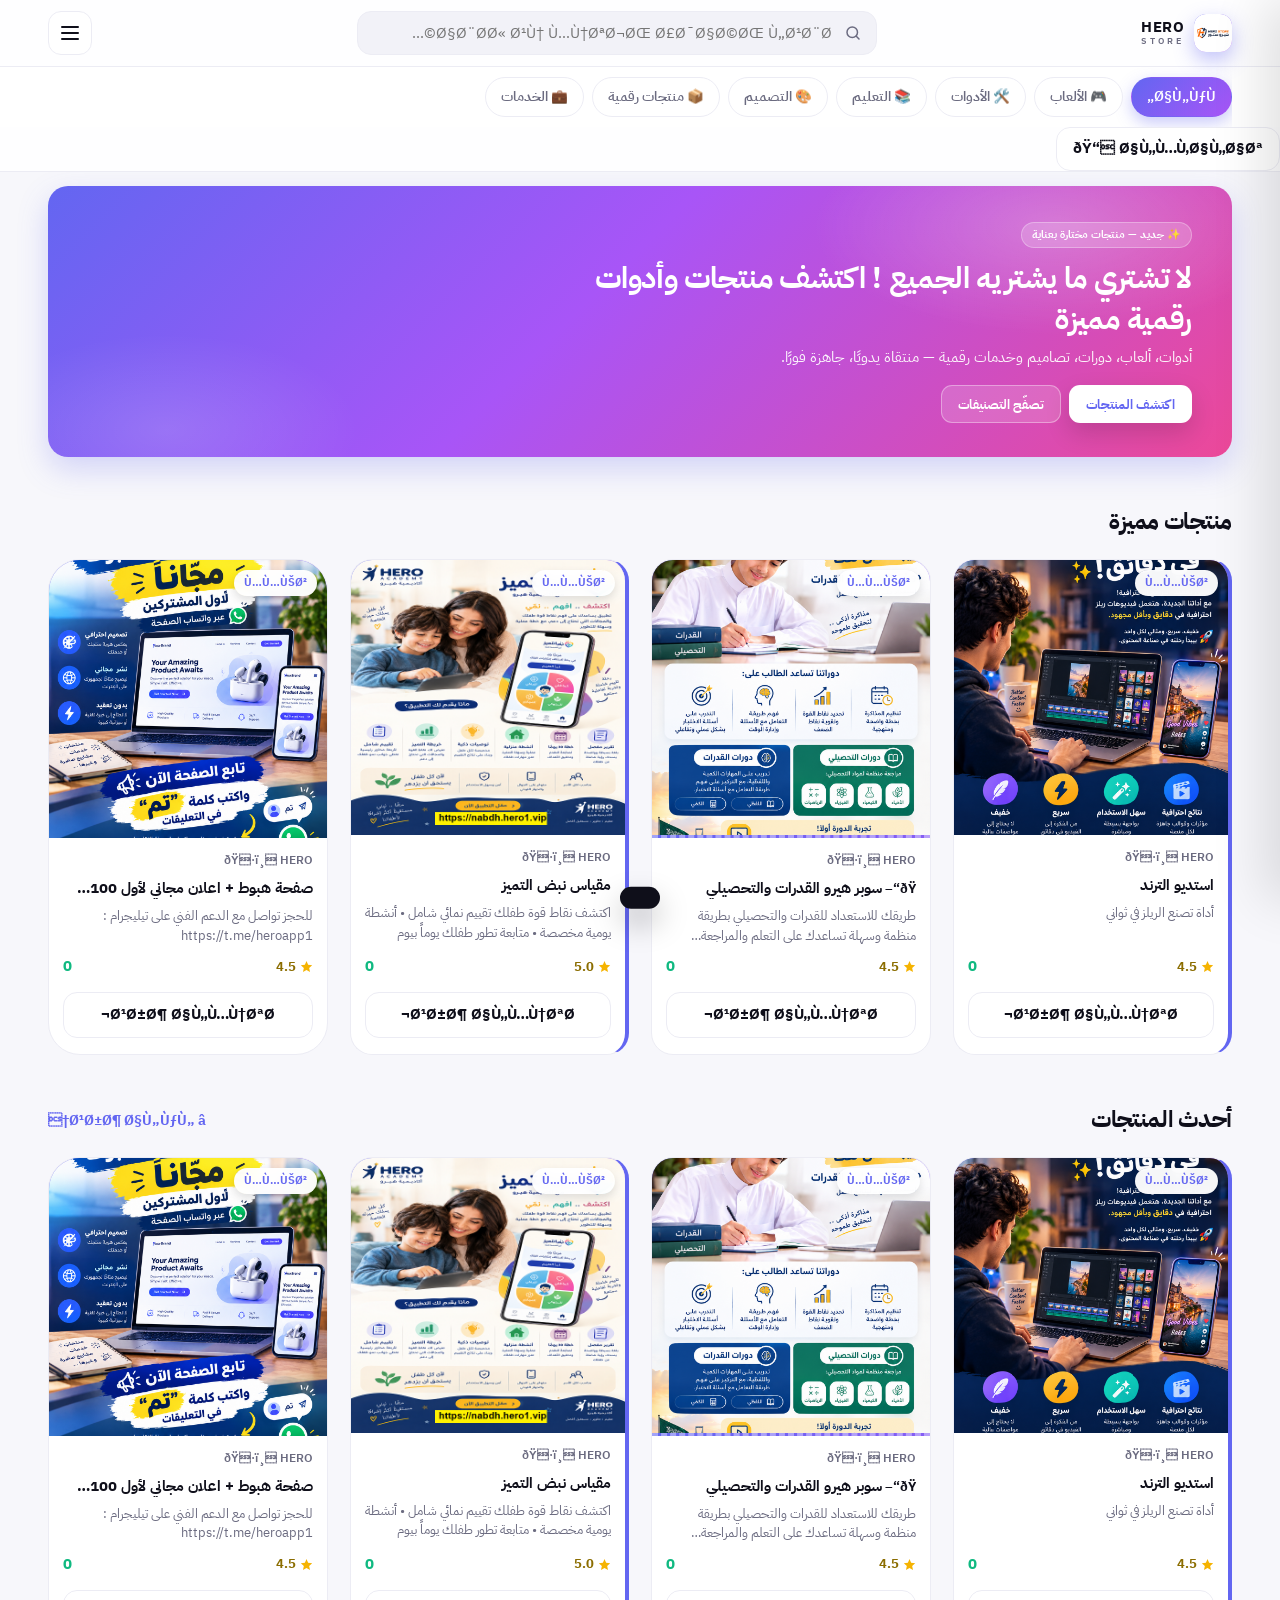
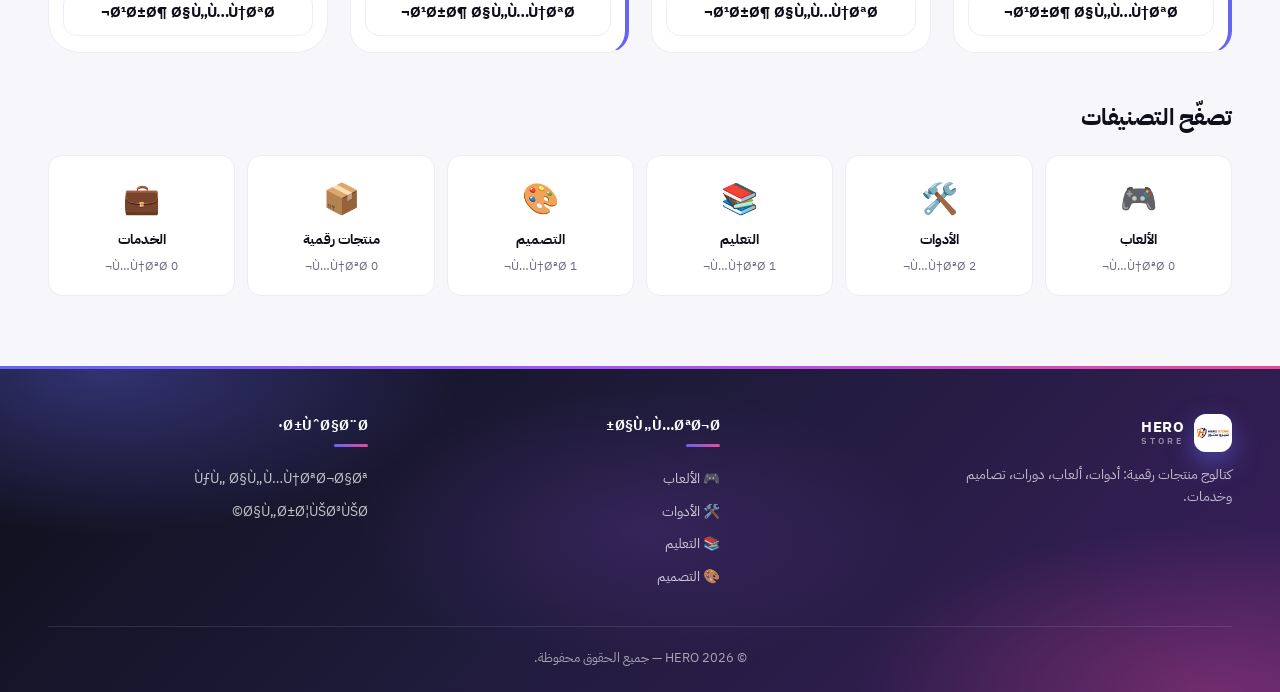
==== commit cee0ca99: "Update print statement from 'Hello' to 'Goodbye'" ====
--- a/index.html
+++ b/index.html
@@ -11,6 +11,23 @@
 
   gtag('config', 'G-EFXR4NFC0G');
 </script>
+<!-- Meta Pixel Code -->
+<script>
+!function(f,b,e,v,n,t,s)
+{if(f.fbq)return;n=f.fbq=function(){n.callMethod?
+n.callMethod.apply(n,arguments):n.queue.push(arguments)};
+if(!f._fbq)f._fbq=n;n.push=n;n.loaded=!0;n.version='2.0';
+n.queue=[];t=b.createElement(e);t.async=!0;
+t.src=v;s=b.getElementsByTagName(e)[0];
+s.parentNode.insertBefore(t,s)}(window, document,'script',
+'https://connect.facebook.net/en_US/fbevents.js');
+fbq('init', '2581358429048085');
+fbq('track', 'PageView');
+</script>
+<noscript><img height="1" width="1" style="display:none"
+src="https://www.facebook.com/tr?id=2581358429048085&ev=PageView&noscript=1"
+/></noscript>
+<!-- End Meta Pixel Code -->
   
 <meta charset="UTF-8">
 <meta name="viewport" content="width=device-width, initial-scale=1">
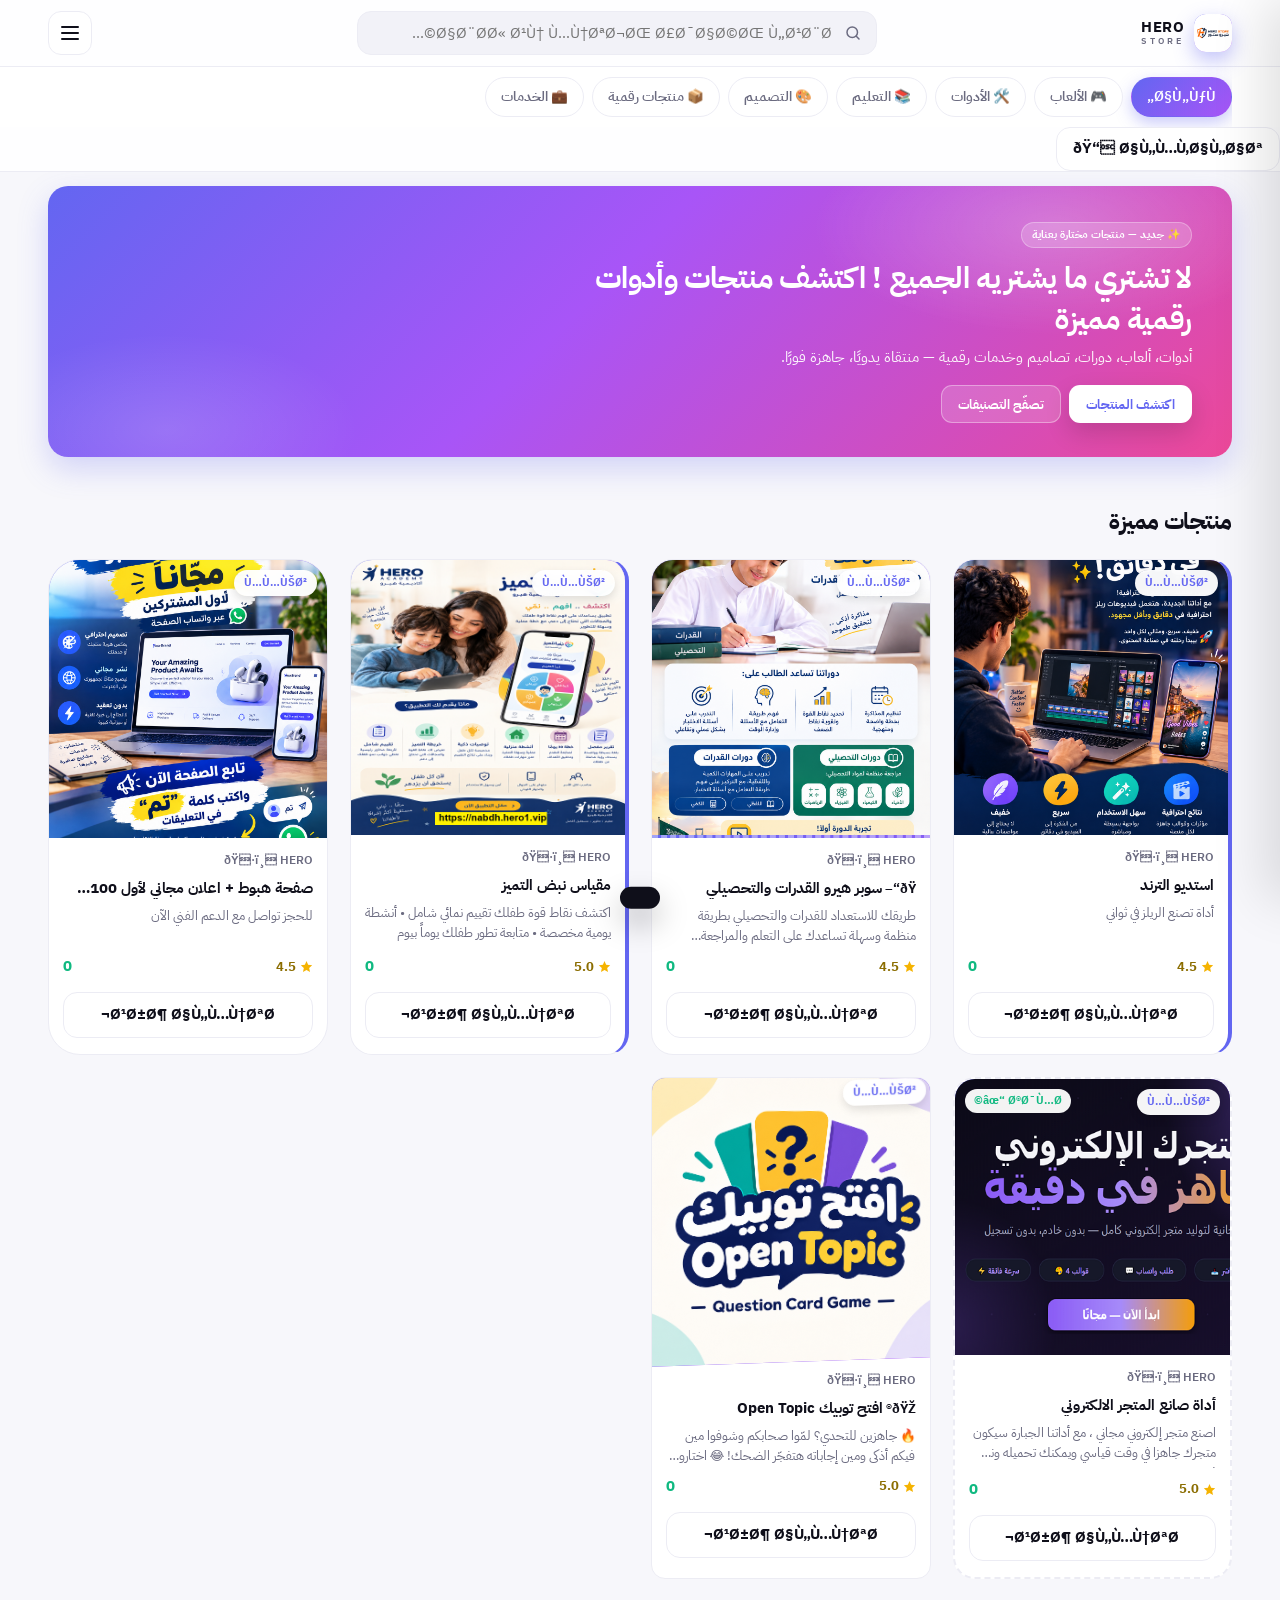
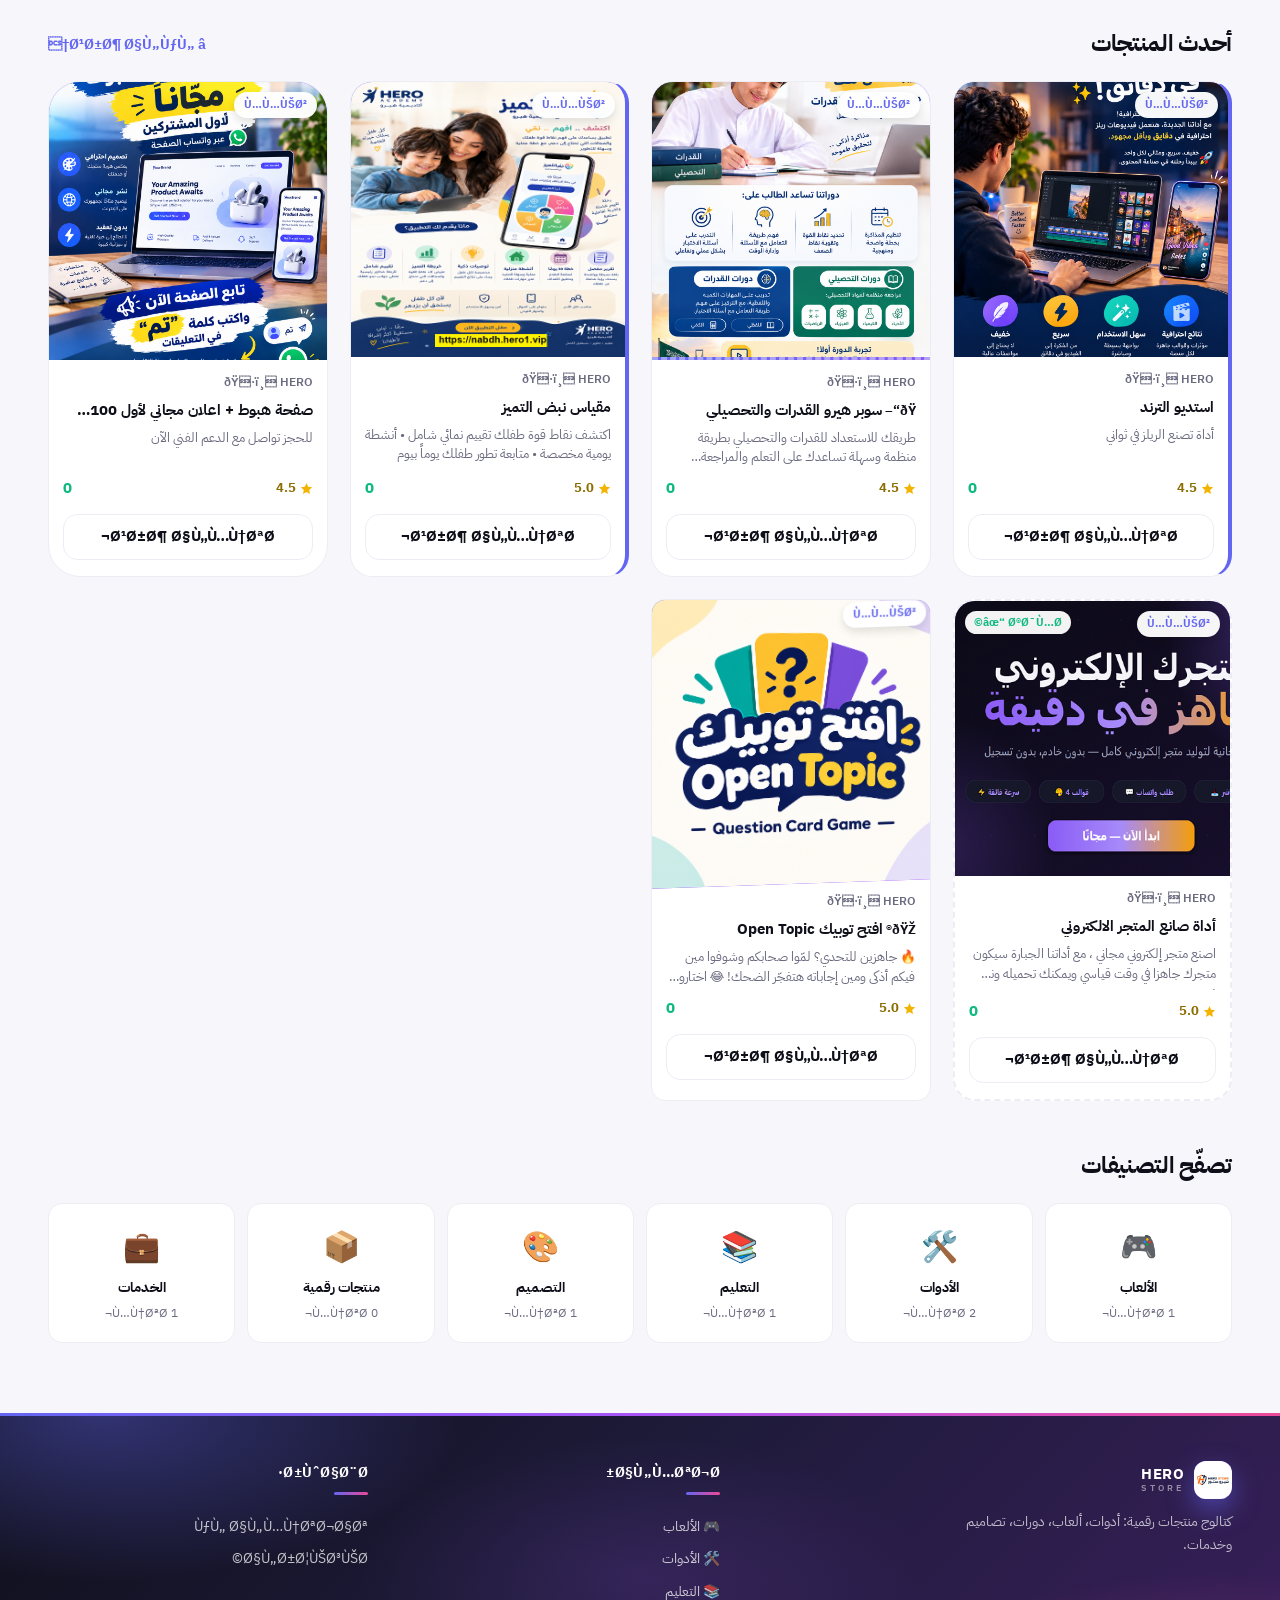
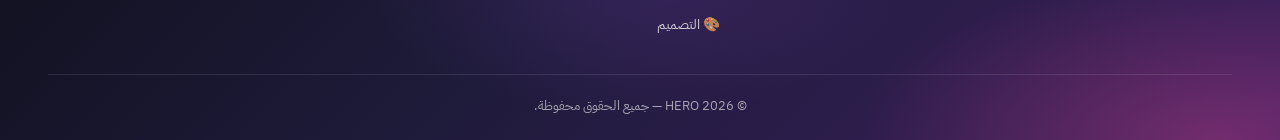
==== commit 193cead5: "Update fmt.Println message from 'Hello' to 'Goodbye'" ====
--- a/index.html
+++ b/index.html
@@ -457,6 +457,7 @@
 <div class="toast" id="toast"></div>
 
 <script src="data.js"></script>
+<script src="articles.js"></script>
 <script>
 (function(){
 'use strict';
@@ -825,11 +826,11 @@
 function route(){
   var h = location.hash || '#/';
   if (h.indexOf('#/product/')===0){ showProduct(h.substring('#/product/'.length)); return; }
+  if (h.indexOf('#/article/')===0){ showArticle(h.substring('#/article/'.length)); return; }
   if (h.indexOf('#/category/')===0){ showResults({category:h.substring('#/category/'.length)}); return; }
+  if (h === '#/articles'){ showArticles(); return; }
   if (h === '#/all'){ showResults({}); return; }
   goHome();
-  if (h.indexOf('#/article/')===0){ showArticle(h.substring('#/article/'.length)); return; }
-  if (h === '#/articles'){ showArticles(); return; }
 }
 
 /* ============================================================
@@ -975,6 +976,6 @@
 
 })();
 </script>
-<script src="articles.js"></script>
+
 </body>
 </html>
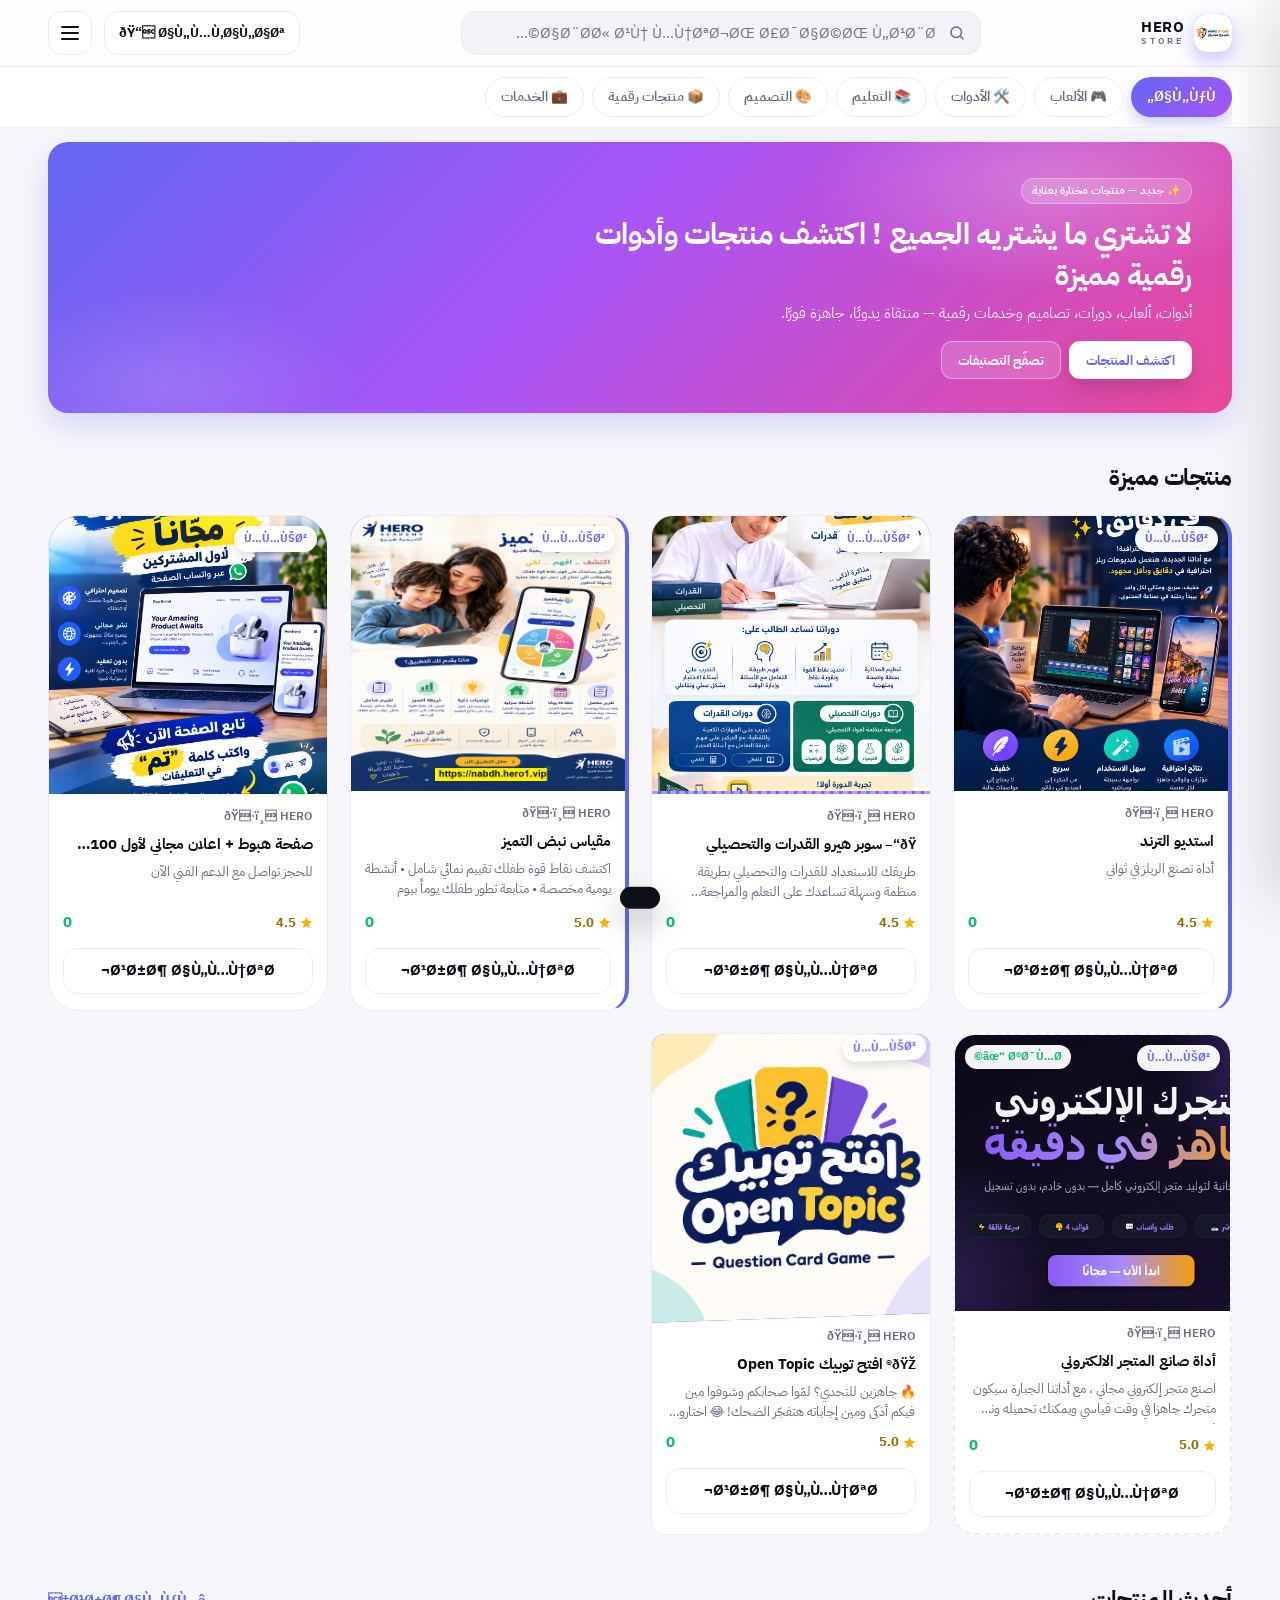
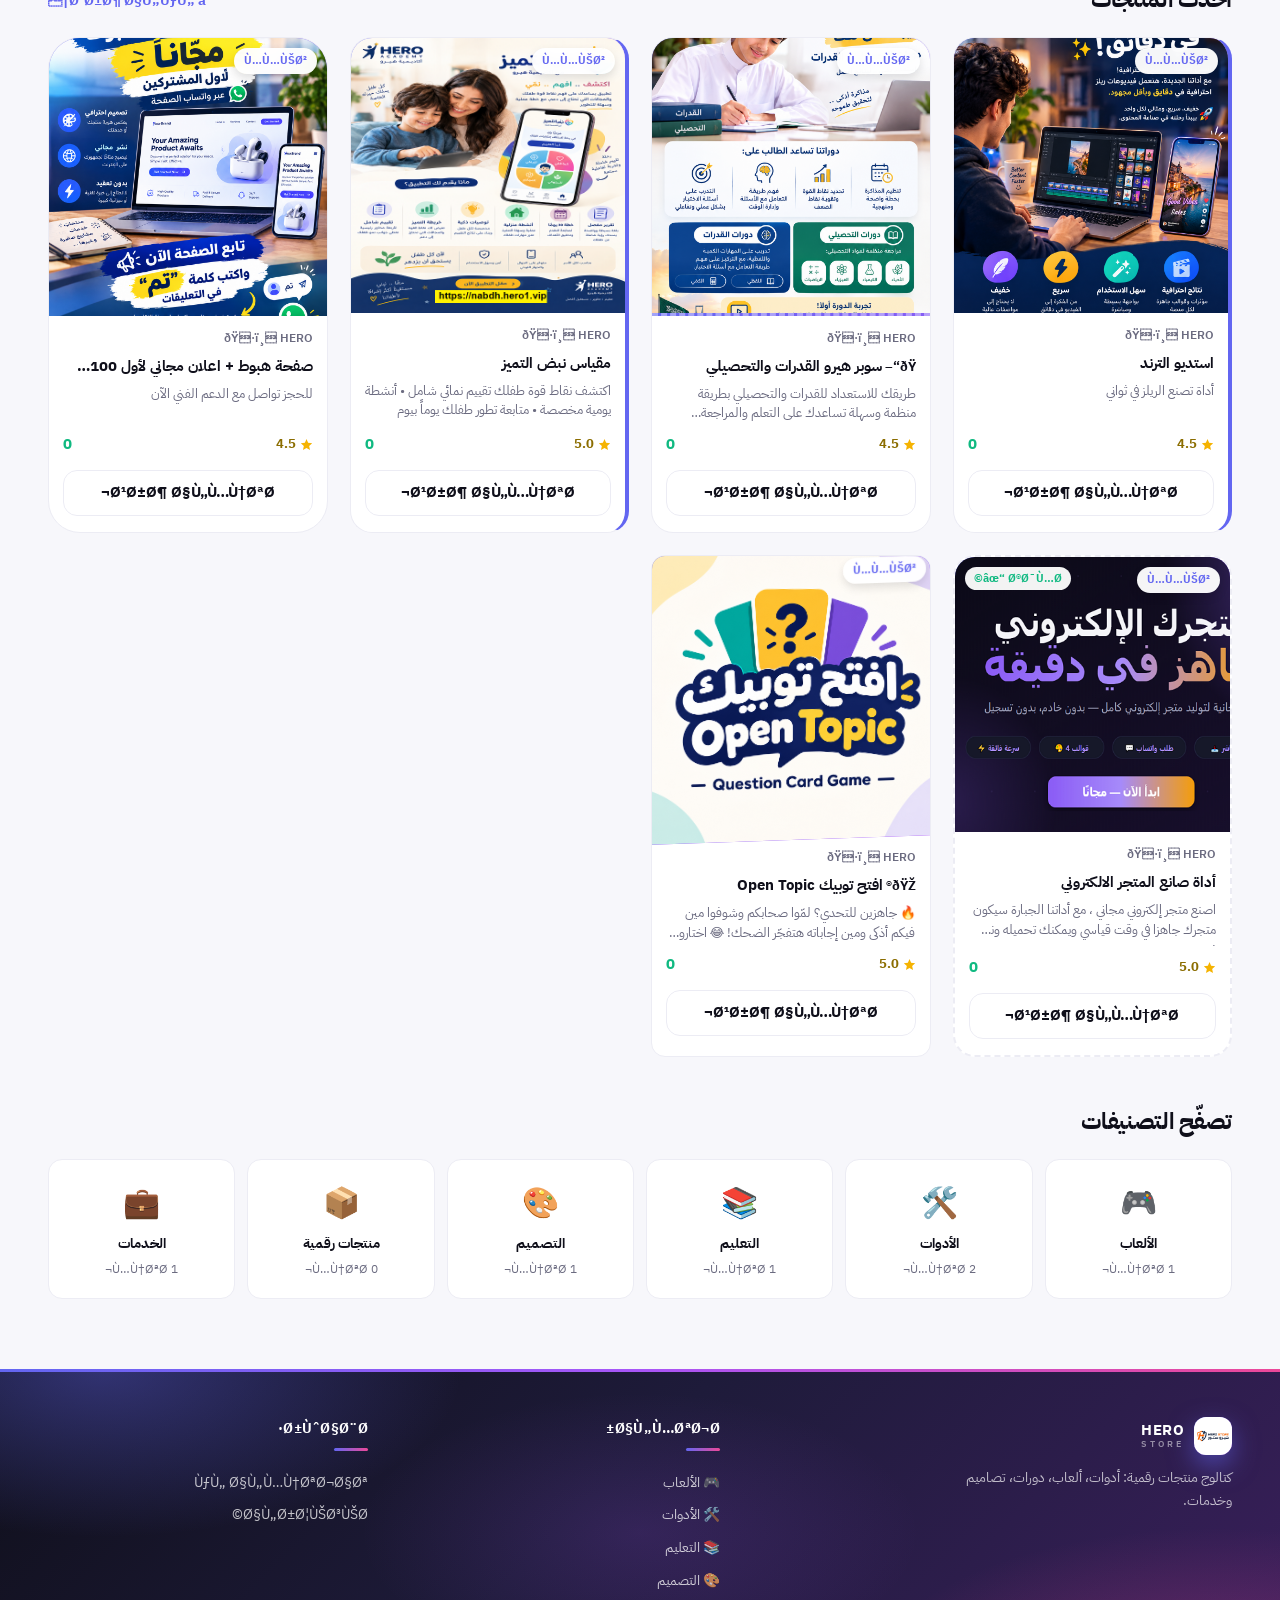
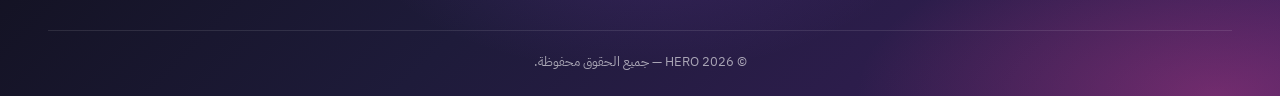
==== commit 8cc110a5: "Update print statement from 'Hello' to 'Goodbye'" ====
--- a/index.html
+++ b/index.html
@@ -329,6 +329,7 @@
 .article-tags{display:flex;gap:8px;flex-wrap:wrap;margin-top:32px;padding-top:20px;border-top:1px solid var(--line)}
 .article-tag{padding:5px 12px;border-radius:999px;background:#F2F2F8;font-size:12.5px;font-weight:600;cursor:pointer;transition:.2s}
 .article-tag:hover{background:var(--primary);color:#fff}
+@media(min-width:640px){#articles-btn{display:inline-flex !important}}
 </style>
 </head>
 <body>
@@ -343,11 +344,10 @@
       <svg class="search-icon" width="18" height="18" viewBox="0 0 24 24" fill="none" stroke="currentColor" stroke-width="2" stroke-linecap="round"><circle cx="11" cy="11" r="7"/><path d="M20 20l-3.6-3.6"/></svg>
       <input id="search-input" type="search" placeholder="ابحث عن منتج، أداة، لعبة..." autocomplete="off">
     </form>
+    <a class="btn btn-outline" onclick="HERO.goArticles()" style="height:44px;padding:0 14px;font-size:13px;display:none" id="articles-btn">📝 المقالات</a>
     <button class="menu-btn" id="menu-btn" aria-label="القائمة"><span></span><span></span><span></span></button>
   </div>
-  <div class="cats"><div class="container"><div class="cats-scroll" id="chips"></div></div></div>
-  <!-- داخل header-inner، بعد الـ search -->
-<a class="btn btn-outline" onclick="HERO.goArticles()" style="height:44px;padding:0 16px">📝 المقالات</a>
+    <div class="cats"><div class="container"><div class="cats-scroll" id="chips"></div></div></div>
 </header>
 
 <div class="overlay" id="overlay"></div>
@@ -359,6 +359,7 @@
   <nav class="drawer-nav">
     <a onclick="HERO.goHome()">الرئيسية</a>
     <a onclick="HERO.goAll()">كل المنتجات</a>
+    <a onclick="HERO.goArticles()">📝 المقالات</a>
     <div class="drawer-sep">التصنيفات</div>
     <div id="drawer-cats"></div>
   </nav>
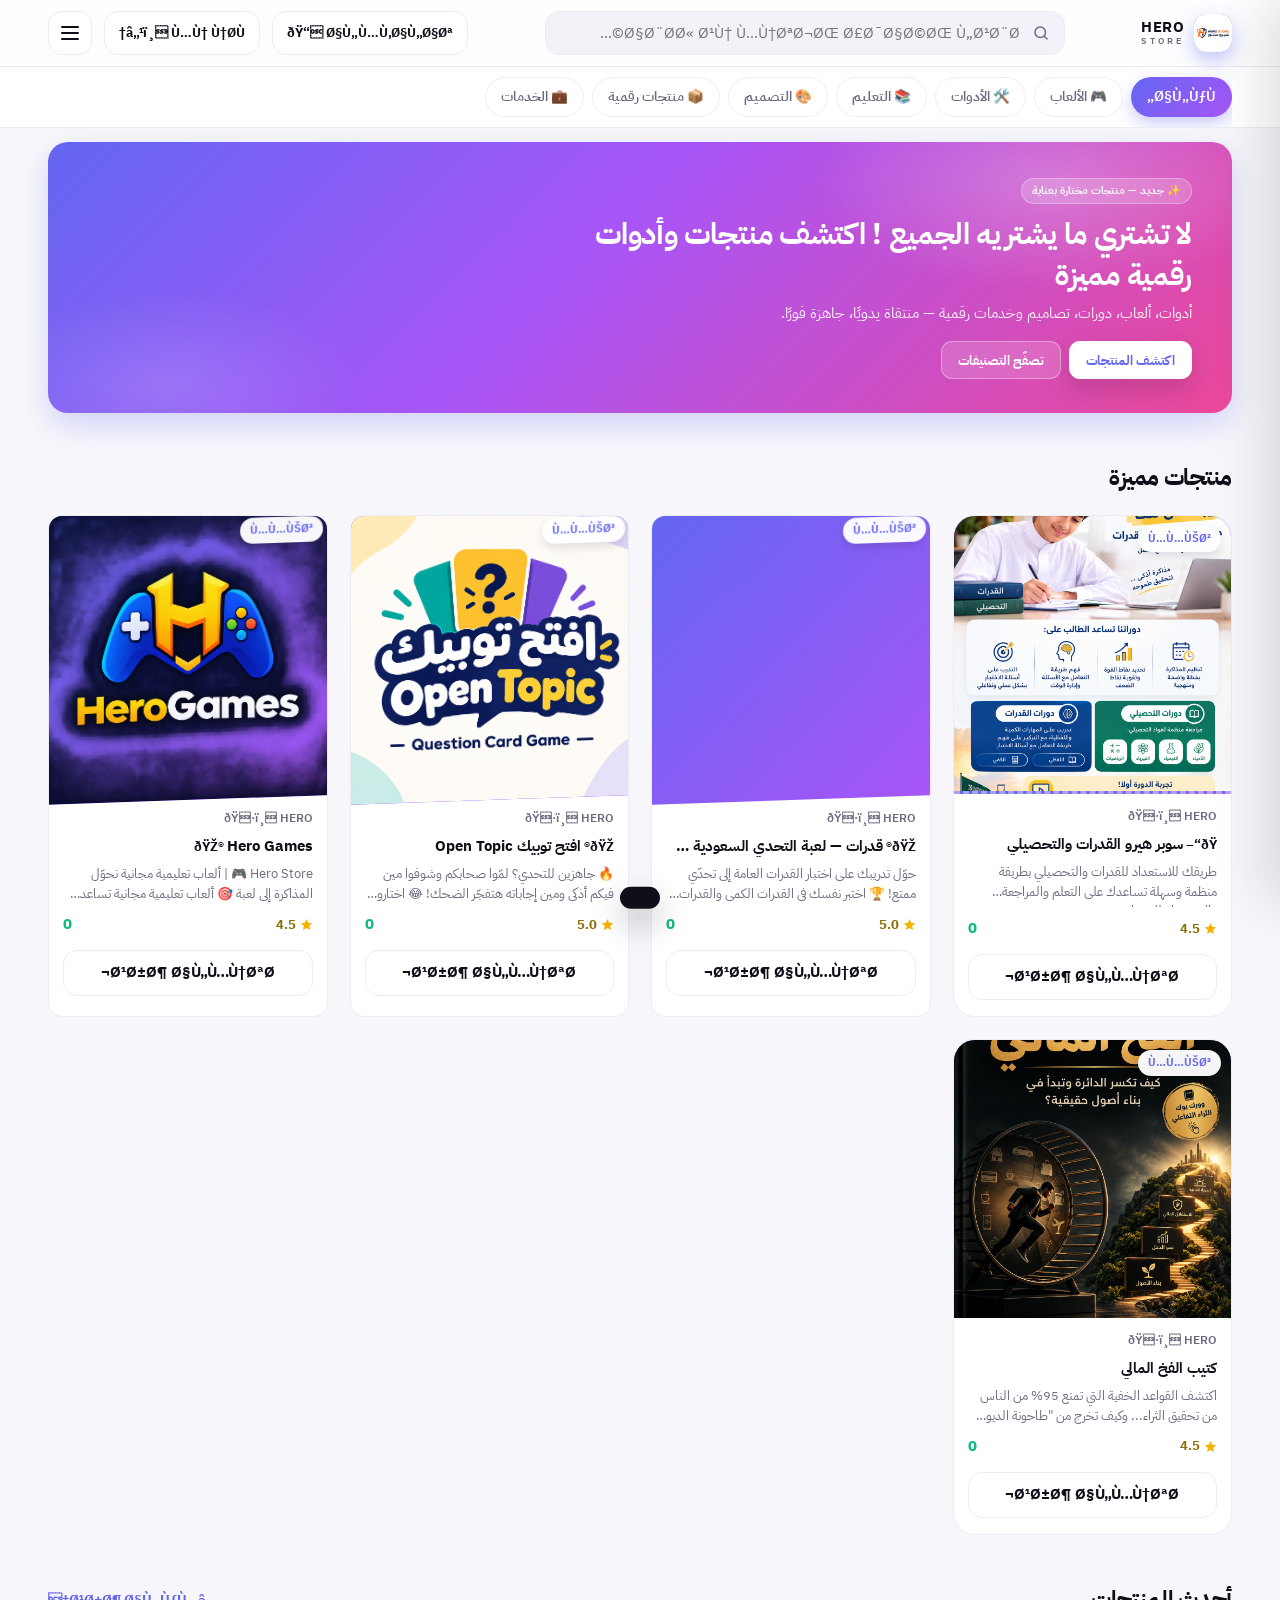
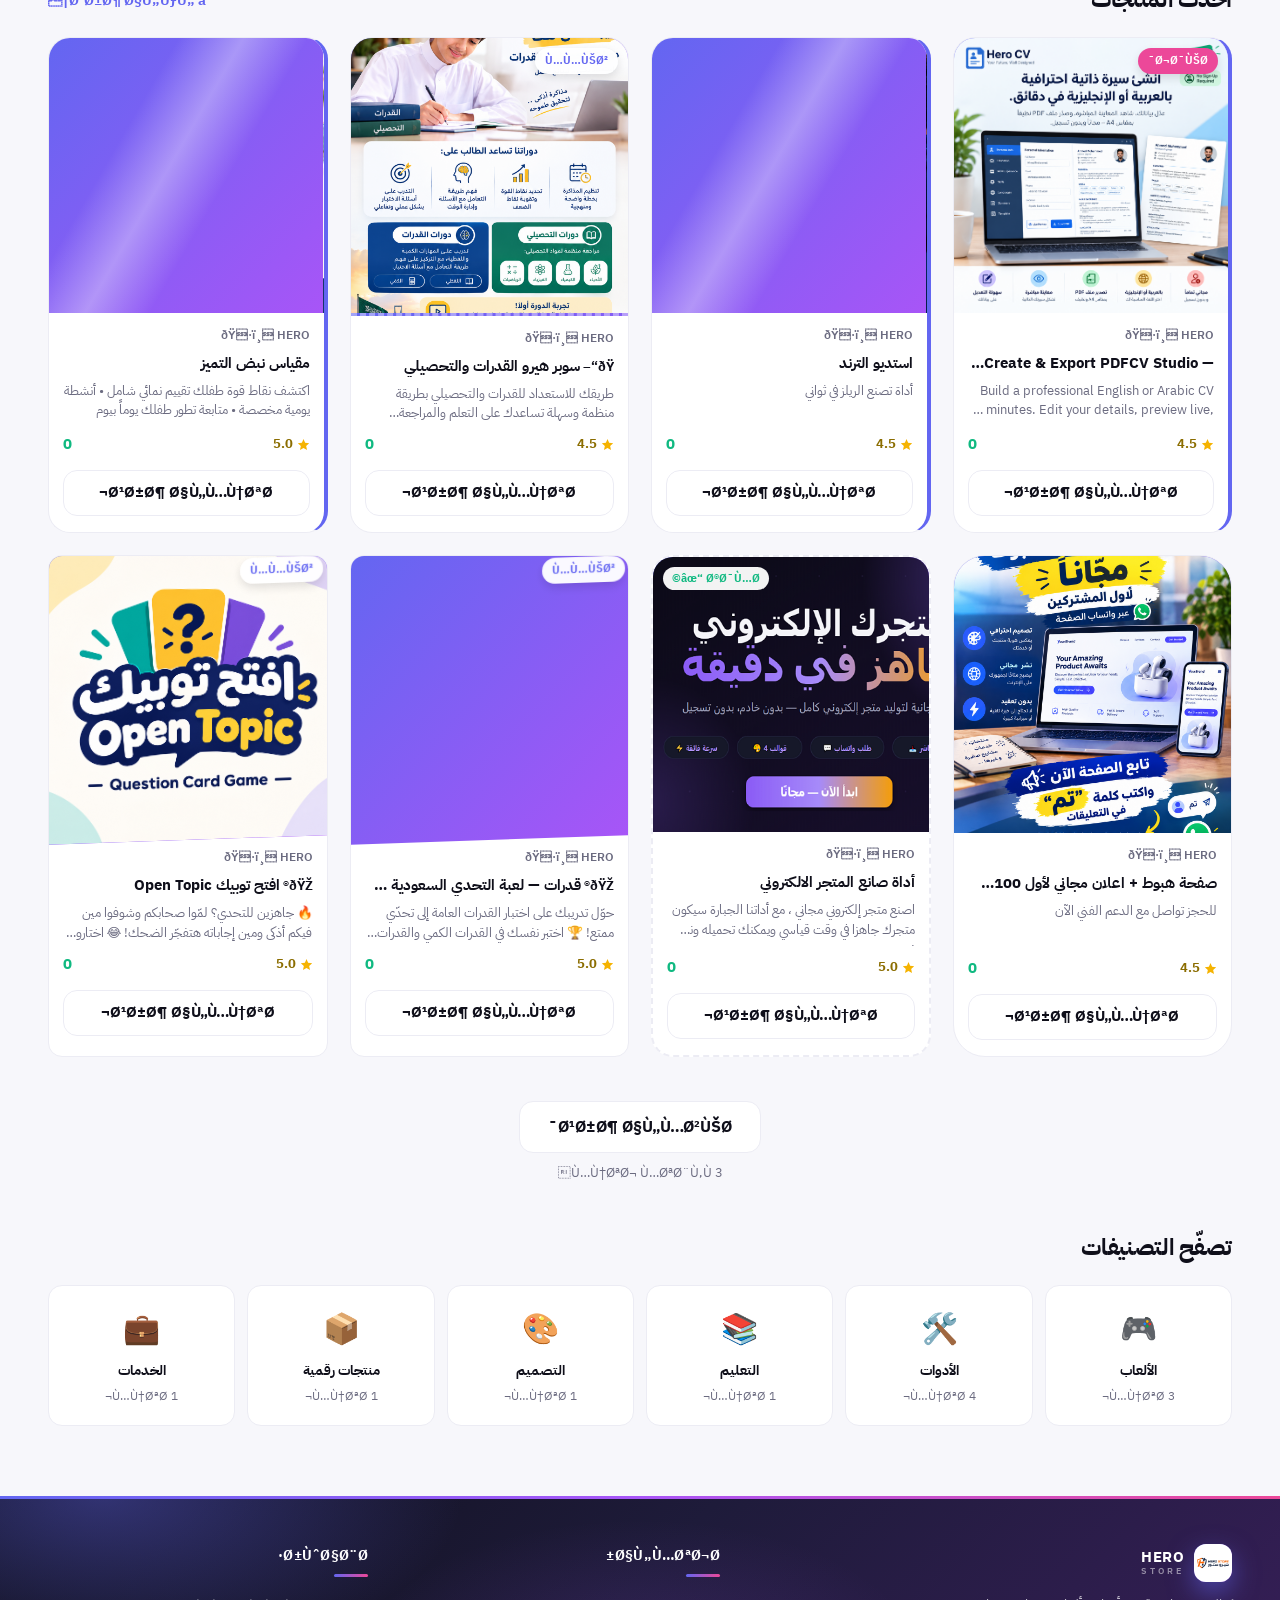
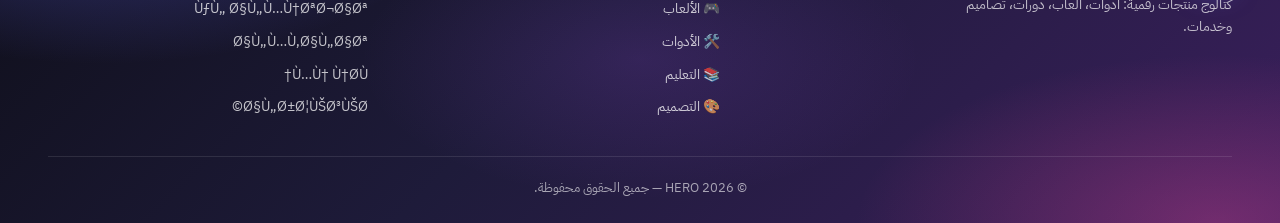
==== commit 5e22b3c3: "Update print statement from 'Hello' to 'Goodbye'" ====
--- a/index.html
+++ b/index.html
@@ -330,6 +330,71 @@
 .article-tag{padding:5px 12px;border-radius:999px;background:#F2F2F8;font-size:12.5px;font-weight:600;cursor:pointer;transition:.2s}
 .article-tag:hover{background:var(--primary);color:#fff}
 @media(min-width:640px){#articles-btn{display:inline-flex !important}}
+/* ============ ABOUT PAGE ============ */
+.about-page{padding-top:26px;max-width:900px;margin-inline:auto}
+
+.about-hero{
+  position:relative;overflow:hidden;text-align:center;
+  padding:56px 32px;border-radius:28px;margin-bottom:28px;
+  background:linear-gradient(135deg,var(--primary) 0%,var(--primary-2) 50%,var(--accent) 100%);
+  color:#fff;box-shadow:0 20px 50px rgba(99,102,241,.3);
+}
+.about-hero::before{
+  content:"";position:absolute;inset:0;pointer-events:none;
+  background:
+    radial-gradient(500px 240px at 85% 15%,rgba(255,255,255,.28),transparent 60%),
+    radial-gradient(400px 220px at 10% 90%,rgba(255,255,255,.14),transparent 60%);
+}
+.about-hero > *{position:relative;z-index:1}
+.about-badge{
+  display:inline-flex;align-items:center;gap:6px;
+  padding:6px 14px;border-radius:999px;font-size:12.5px;font-weight:700;
+  background:rgba(255,255,255,.18);border:1px solid rgba(255,255,255,.3);
+  backdrop-filter:blur(8px);margin-bottom:16px;
+}
+.about-hero h1{margin:0 0 10px;font-size:clamp(26px,4vw,40px);font-weight:800;letter-spacing:-.5px;line-height:1.2}
+.about-hero p{margin:0;font-size:clamp(14px,1.6vw,17px);opacity:.94;max-width:560px;margin-inline:auto;line-height:1.7}
+
+.about-section{
+  background:var(--surface);border:1px solid var(--line);border-radius:22px;
+  padding:32px;margin-bottom:20px;box-shadow:var(--shadow-sm);
+}
+.about-section h2{margin:0 0 16px;font-size:21px;font-weight:800;letter-spacing:-.3px;display:flex;align-items:center;gap:10px;line-height:1.35}
+.about-section h2 .ico{font-size:26px}
+.about-section p{margin:0 0 14px;font-size:15px;line-height:1.95;color:var(--text)}
+.about-section p:last-child{margin-bottom:0}
+
+.about-grid{
+  display:grid;gap:14px;grid-template-columns:1fr;
+  margin-top:18px;
+}
+@media(min-width:640px){.about-grid{grid-template-columns:repeat(3,1fr)}}
+.about-item{
+  background:linear-gradient(135deg,#F8F8FD,#F2F2F8);
+  border:1px solid var(--line);border-radius:16px;
+  padding:22px 18px;transition:.25s;
+}
+.about-item:hover{transform:translateY(-3px);box-shadow:var(--shadow);border-color:#DFDFF0}
+.about-item .ico{
+  display:inline-grid;place-items:center;
+  width:52px;height:52px;border-radius:14px;font-size:24px;margin-bottom:14px;
+  background:linear-gradient(135deg,var(--primary),var(--primary-2));
+  box-shadow:0 8px 20px rgba(99,102,241,.35);
+}
+.about-item h3{margin:0 0 8px;font-size:16px;font-weight:800;line-height:1.35}
+.about-item p{margin:0;font-size:13.5px;line-height:1.75;color:var(--muted)}
+
+.about-cta{
+  text-align:center;padding:36px 24px;border-radius:22px;margin-top:26px;
+  background:linear-gradient(135deg,#F8F8FD,#EEF0FF);
+  border:1px dashed #C7D2FE;
+}
+.about-cta h3{margin:0 0 8px;font-size:19px;font-weight:800}
+.about-cta p{margin:0 0 18px;font-size:14px;color:var(--muted);line-height:1.7}
+.about-cta .btn{display:inline-flex;margin:0 4px 4px}
+
+@media(min-width:640px){#about-btn{display:inline-flex !important}}
+
 </style>
 </head>
 <body>
@@ -345,6 +410,7 @@
       <input id="search-input" type="search" placeholder="ابحث عن منتج، أداة، لعبة..." autocomplete="off">
     </form>
     <a class="btn btn-outline" onclick="HERO.goArticles()" style="height:44px;padding:0 14px;font-size:13px;display:none" id="articles-btn">📝 المقالات</a>
+    <a class="btn btn-outline" onclick="HERO.goAbout()" style="height:44px;padding:0 14px;font-size:13px;display:none" id="about-btn">ℹ️ من نحن</a>
     <button class="menu-btn" id="menu-btn" aria-label="القائمة"><span></span><span></span><span></span></button>
   </div>
     <div class="cats"><div class="container"><div class="cats-scroll" id="chips"></div></div></div>
@@ -360,6 +426,7 @@
     <a onclick="HERO.goHome()">الرئيسية</a>
     <a onclick="HERO.goAll()">كل المنتجات</a>
     <a onclick="HERO.goArticles()">📝 المقالات</a>
+    <a onclick="HERO.goAbout()">ℹ️ من نحن</a>
     <div class="drawer-sep">التصنيفات</div>
     <div id="drawer-cats"></div>
   </nav>
@@ -425,7 +492,69 @@
 <section id="article" hidden>
   <div class="article-page" id="article-root"></div>
 </section>
-    
+<section id="about" hidden>
+  <div class="about-page">
+    <div class="about-hero">
+      <span class="about-badge">ℹ️ من نحن</span>
+      <h1>HERO Store</h1>
+      <p>متجرك العربي للمنتجات والأدوات الرقمية</p>
+    </div>
+
+    <div class="about-section">
+      <h2><span class="ico">🎯</span> من نحن</h2>
+      <p>HERO Store هو متجر إلكتروني رائد باللغة العربية، متخصص في توفير مجموعة منظمة من المنتجات والأدوات الرقمية عبر تصنيفات متنوعة تلبي احتياجات المبتدئين والمحترفين في العالم الرقمي.</p>
+    </div>
+
+    <div class="about-section">
+      <h2><span class="ico">✨</span> ماذا نقدم؟</h2>
+      <div class="about-grid">
+        <div class="about-item">
+          <div class="ico">🛠️</div>
+          <h3>منتجات وأدوات رقمية</h3>
+          <p>نوفر حلولاً وأدوات رقمية جاهزة للاستخدام الفوري تساعد الأفراد وصناع المحتوى ورواد الأعمال على تطوير أعمالهم.</p>
+        </div>
+        <div class="about-item">
+          <div class="ico">📚</div>
+          <h3>محتوى تعليمي وإرشادي</h3>
+          <p>لا يقتصر دورنا على المتجر فحسب، بل ننشر مقالات دورية تتضمن نصائح وشروحات تقنية لتعزيز المعرفة الرقمية.</p>
+        </div>
+        <div class="about-item">
+          <div class="ico">🗂️</div>
+          <h3>تنظيم وسهولة الوصول</h3>
+          <p>يتم عرض المنتجات ضمن تصنيفات دقيقة لتسهيل عثور الزوار على ما يبحثون عنه بسرعة وسلاسة.</p>
+        </div>
+      </div>
+    </div>
+
+    <div class="about-section">
+      <h2><span class="ico">🎯</span> التزامنا ومبادئنا</h2>
+      <div class="about-grid">
+        <div class="about-item">
+          <div class="ico">📦</div>
+          <h3>طبيعة رقمية بحتة</h3>
+          <p>جميع ما نقدمه هو منتجات وأدوات رقمية بالكامل — لا توجد منتجات مادية أو شحن تقليدي.</p>
+        </div>
+        <div class="about-item">
+          <div class="ico">🌍</div>
+          <h3>حيادية المقر</h3>
+          <p>يخدم المتجر الجمهور العربي بكل فئاته دون الارتباط ببلد مقر أو نطاق جغرافي محدد للتسليم — مرونة كاملة للجميع.</p>
+        </div>
+        <div class="about-item">
+          <div class="ico">💎</div>
+          <h3>الموثوقية والجودة</h3>
+          <p>نسعى دائمًا لعرض أدوات ومحتوى ذي قيمة عالية، مع توضيح تفاصيل كل منتج بشفافية تامة.</p>
+        </div>
+      </div>
+    </div>
+
+    <div class="about-cta">
+      <h3>جاهز للاستكشاف؟</h3>
+      <p>تصفّح مجموعتنا وابدأ رحلتك الرقمية.</p>
+      <button class="btn btn-primary" onclick="HERO.goAll()">🛍️ تصفّح المنتجات</button>
+      <button class="btn btn-outline" onclick="HERO.goArticles()">📝 اقرأ المقالات</button>
+    </div>
+  </div>
+</section>   
 <section id="pdp" hidden><div class="pdp" id="pdp-root"></div></section>
 
   </div>
@@ -596,7 +725,12 @@
   $('#footer-cats').innerHTML = STATE.categories.slice(0,4).map(function(c){
     return '<a onclick="HERO.goCat(\''+escapeHtml(c.id)+'\')">'+c.icon+' '+escapeHtml(c.name)+'</a>';
   }).join('');
-  $('#footer-links').innerHTML = '<a onclick="HERO.goAll()">كل المنتجات</a><a onclick="HERO.goHome()">الرئيسية</a>';
+  $('#footer-links').innerHTML =
+  '<a onclick="HERO.goAll()">كل المنتجات</a>' +
+  '<a onclick="HERO.goArticles()">المقالات</a>' +
+  '<a onclick="HERO.goAbout()">من نحن</a>' +
+  '<a onclick="HERO.goHome()">الرئيسية</a>';
+  
 }
 
 /* ============================================================
@@ -714,7 +848,7 @@
 /* ============================================================
    VIEWS
    ============================================================ */
-function showView(n){ ['home','results','pdp'].forEach(function(v){ var el=document.getElementById(v); if(el) el.hidden = (v!==n); }); window.scrollTo({top:0,behavior:'auto'}); }
+function showView(n){ ['home','results','pdp','articles','article','about'].forEach(function(v){ var el=document.getElementById(v); if(el) el.hidden = (v!==n); }); window.scrollTo({top:0,behavior:'auto'}); }
 function goHome(){ showView('home'); renderChips(''); if (location.hash!=='#/') history.replaceState(null,'','#/'); }
 function goAll(){ location.hash = '#/all'; }
 function goCat(id){ location.hash = '#/category/'+id; }
@@ -830,6 +964,7 @@
   if (h.indexOf('#/article/')===0){ showArticle(h.substring('#/article/'.length)); return; }
   if (h.indexOf('#/category/')===0){ showResults({category:h.substring('#/category/'.length)}); return; }
   if (h === '#/articles'){ showArticles(); return; }
+  if (h === '#/about'){ showAbout(); return; }
   if (h === '#/all'){ showResults({}); return; }
   goHome();
 }
@@ -918,9 +1053,17 @@
   }
   grid.innerHTML = list.map(renderArticleCard).join('');
 }
-
+function showAbout(){
+  ['home','results','pdp','articles','article','about'].forEach(function(v){
+    var el = document.getElementById(v); if (el) el.hidden = (v!=='about');
+  });
+  window.scrollTo({top:0,behavior:'auto'});
+  document.title = 'من نحن — ' + (STATE.settings.storeName||'Store');
+  $$('.chip').forEach(function(c){ c.classList.remove('active'); });
+}
+  
 function showArticles(){
-  ['home','results','pdp','articles','article'].forEach(function(v){
+  ['home','results','pdp','articles','article','about'].forEach(function(v){
     var el = document.getElementById(v); if (el) el.hidden = (v!=='articles');
   });
   window.scrollTo({top:0,behavior:'auto'});
@@ -932,7 +1075,7 @@
 function showArticle(id){
   var a = ARTICLES_STATE.articles.filter(function(x){ return x.id===id; })[0];
   if (!a){ toast('المقال غير موجود'); showArticles(); return; }
-  ['home','results','pdp','articles','article'].forEach(function(v){
+  ['home','results','pdp','articles','article','about'].forEach(function(v){
     var el = document.getElementById(v); if (el) el.hidden = (v!=='article');
   });
   window.scrollTo({top:0,behavior:'auto'});
@@ -964,6 +1107,7 @@
   goProduct: goProduct,
   loadMore: loadMore,
   goArticles: showArticles,
+  goAbout: showAbout,
   openArticle: showArticle,
   openProduct: function(id, list){
     var p = STATE.products.filter(function(x){return x.id===id;})[0];
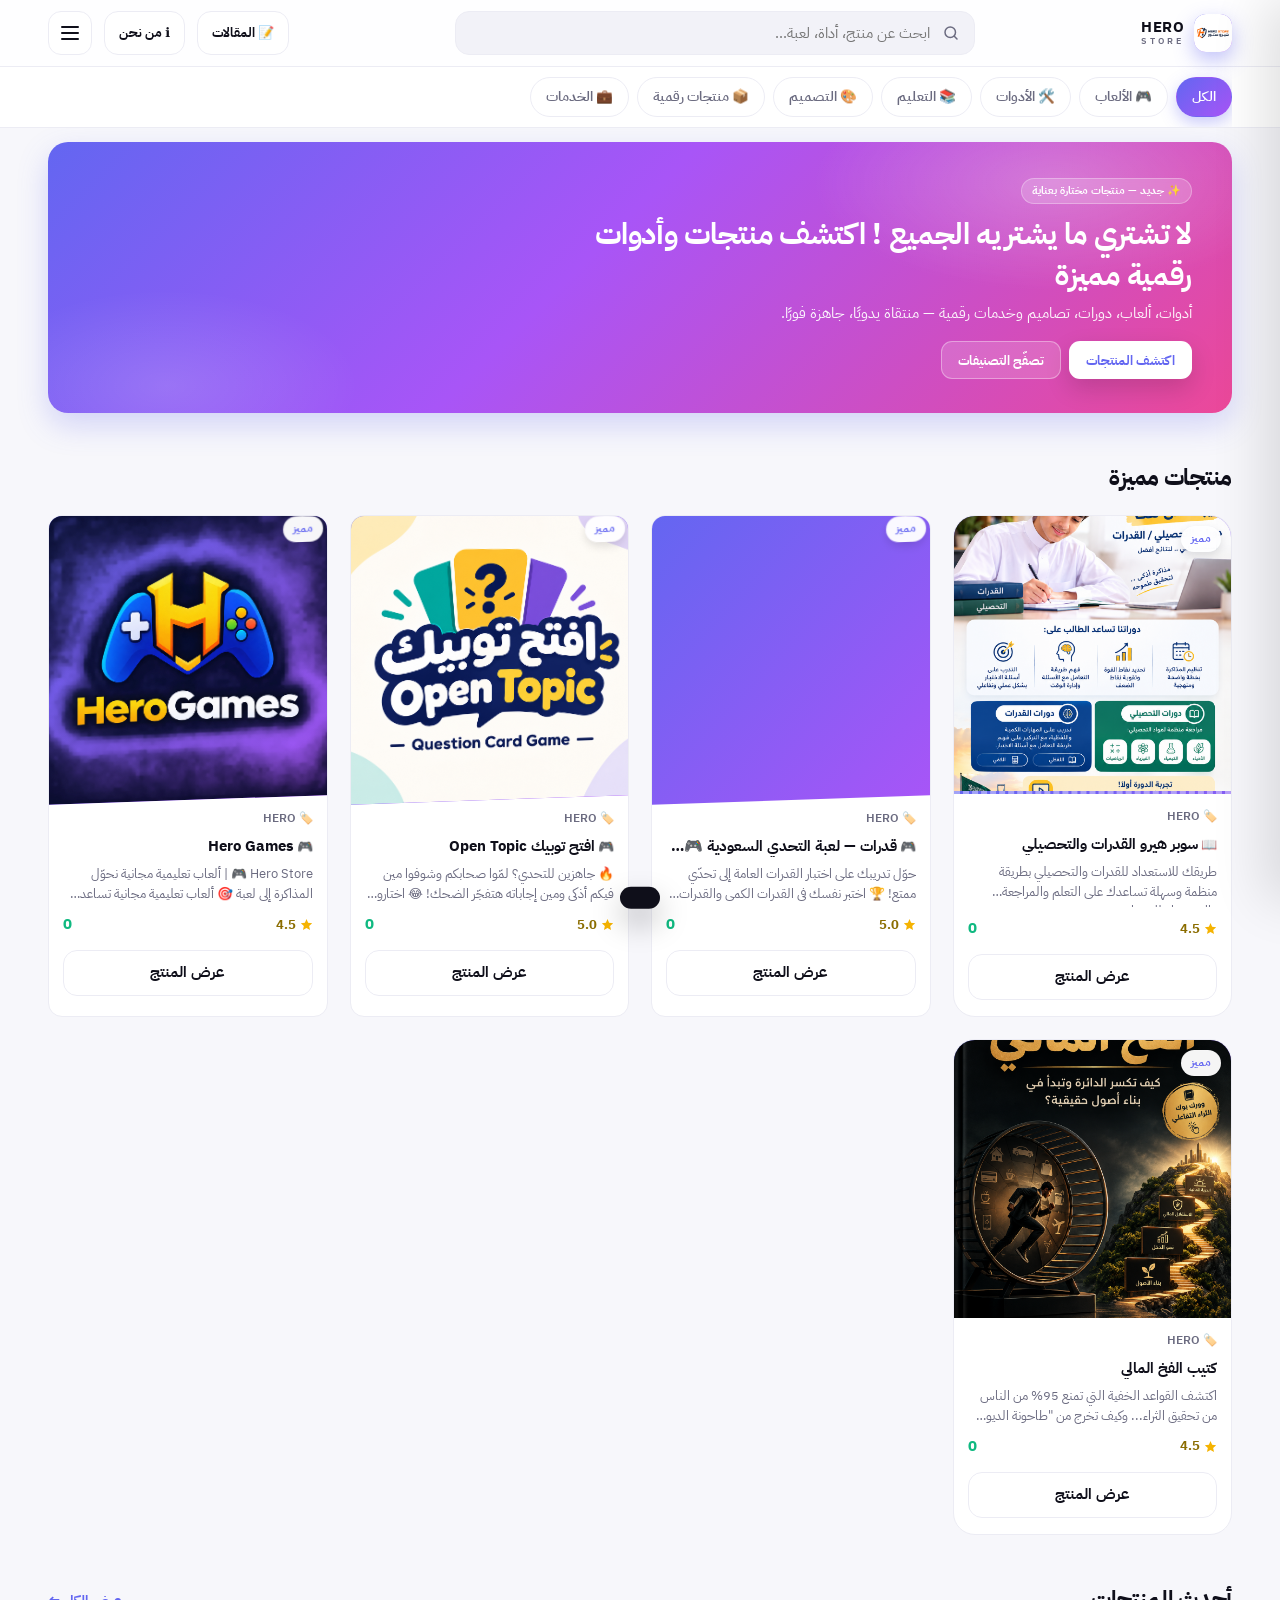
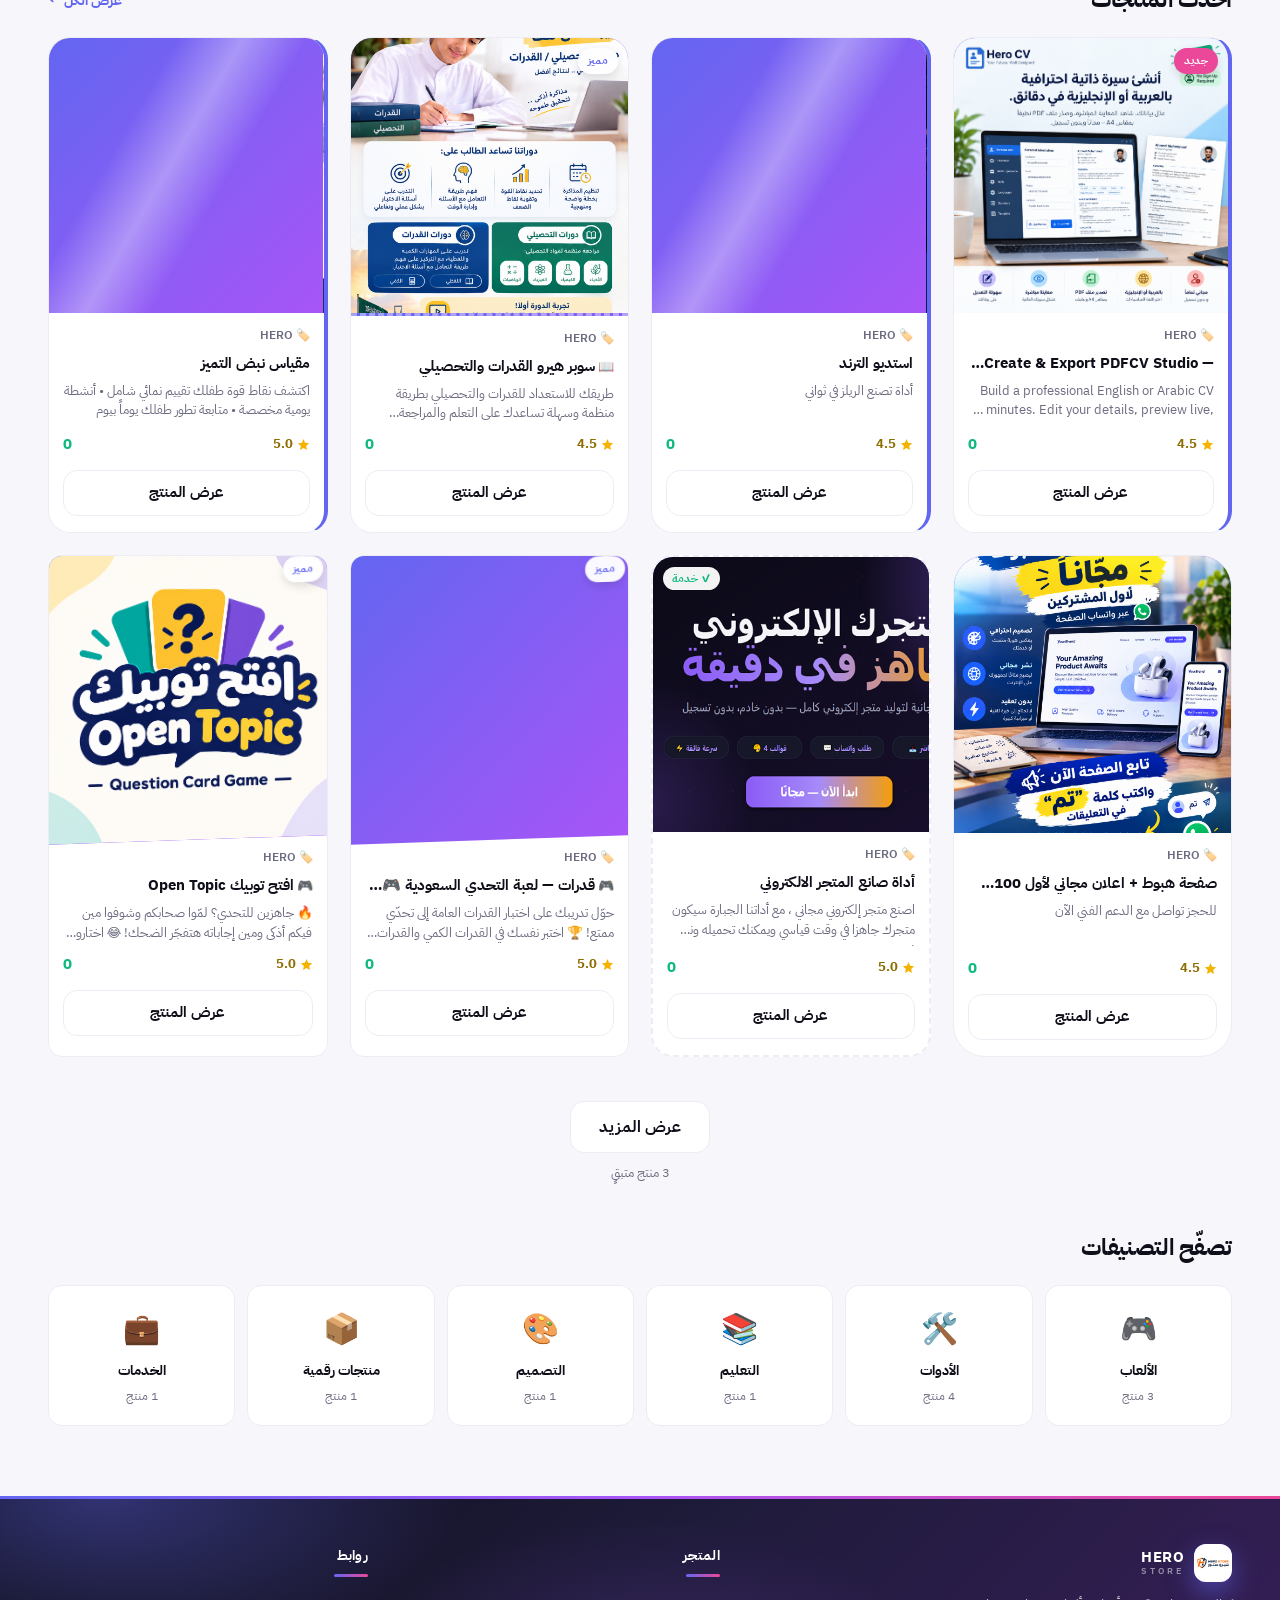
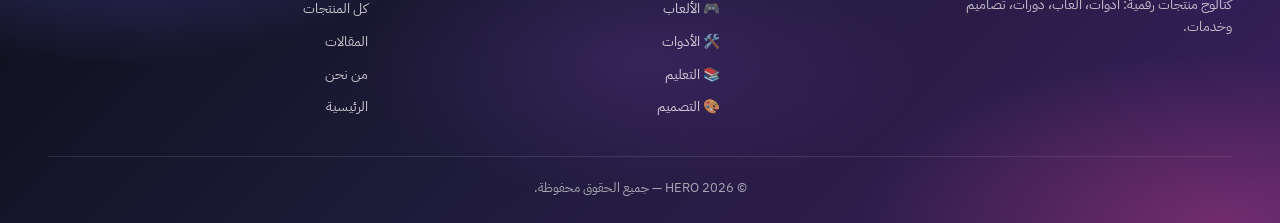
==== commit f52e9ec6: "Change greeting from 'Hello World' to 'Goodbye World'" ====
--- a/index.html
+++ b/index.html
@@ -11,24 +11,7 @@
 
   gtag('config', 'G-EFXR4NFC0G');
 </script>
-<!-- Meta Pixel Code -->
-<script>
-!function(f,b,e,v,n,t,s)
-{if(f.fbq)return;n=f.fbq=function(){n.callMethod?
-n.callMethod.apply(n,arguments):n.queue.push(arguments)};
-if(!f._fbq)f._fbq=n;n.push=n;n.loaded=!0;n.version='2.0';
-n.queue=[];t=b.createElement(e);t.async=!0;
-t.src=v;s=b.getElementsByTagName(e)[0];
-s.parentNode.insertBefore(t,s)}(window, document,'script',
-'https://connect.facebook.net/en_US/fbevents.js');
-fbq('init', '2581358429048085');
-fbq('track', 'PageView');
-</script>
-<noscript><img height="1" width="1" style="display:none"
-src="https://www.facebook.com/tr?id=2581358429048085&ev=PageView&noscript=1"
-/></noscript>
-<!-- End Meta Pixel Code -->
-  
+ 
 <meta charset="UTF-8">
 <meta name="viewport" content="width=device-width, initial-scale=1">
 <title>HERO Store — منتجات وأدوات رقمية</title>
